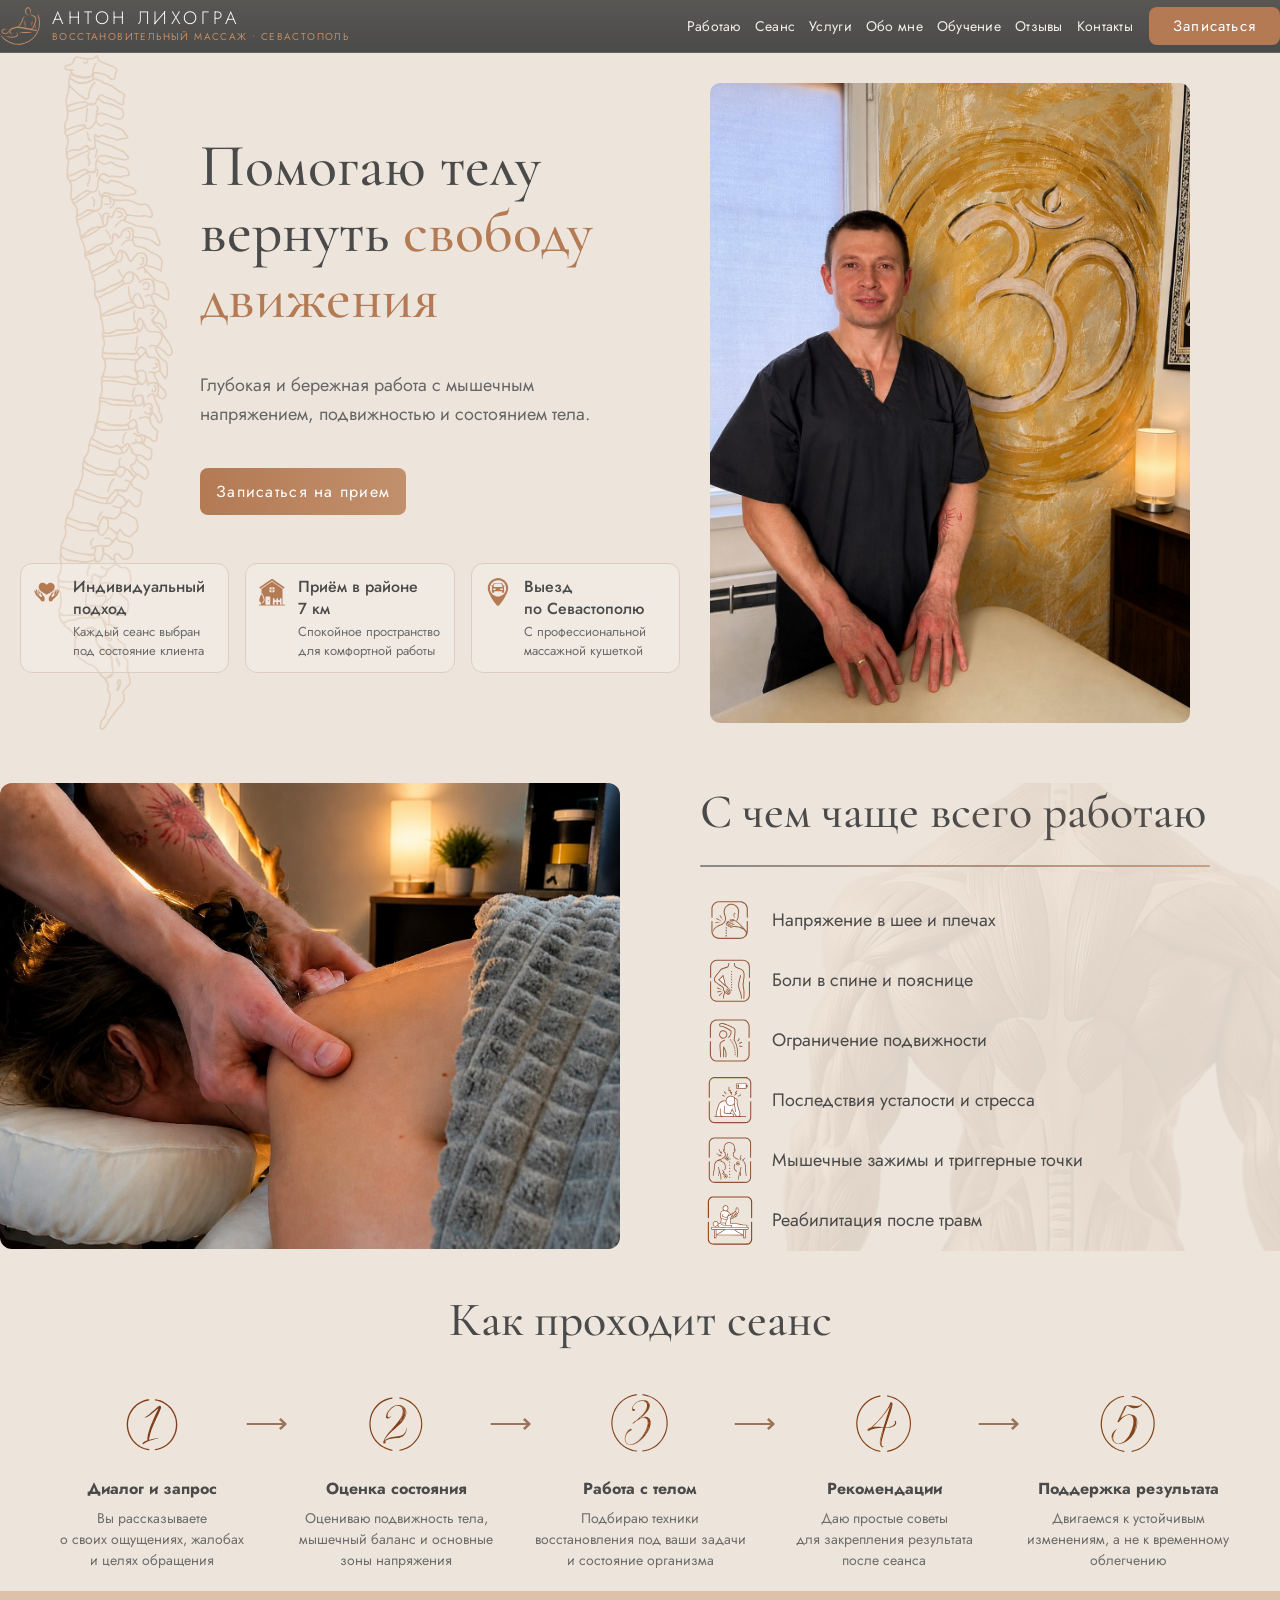
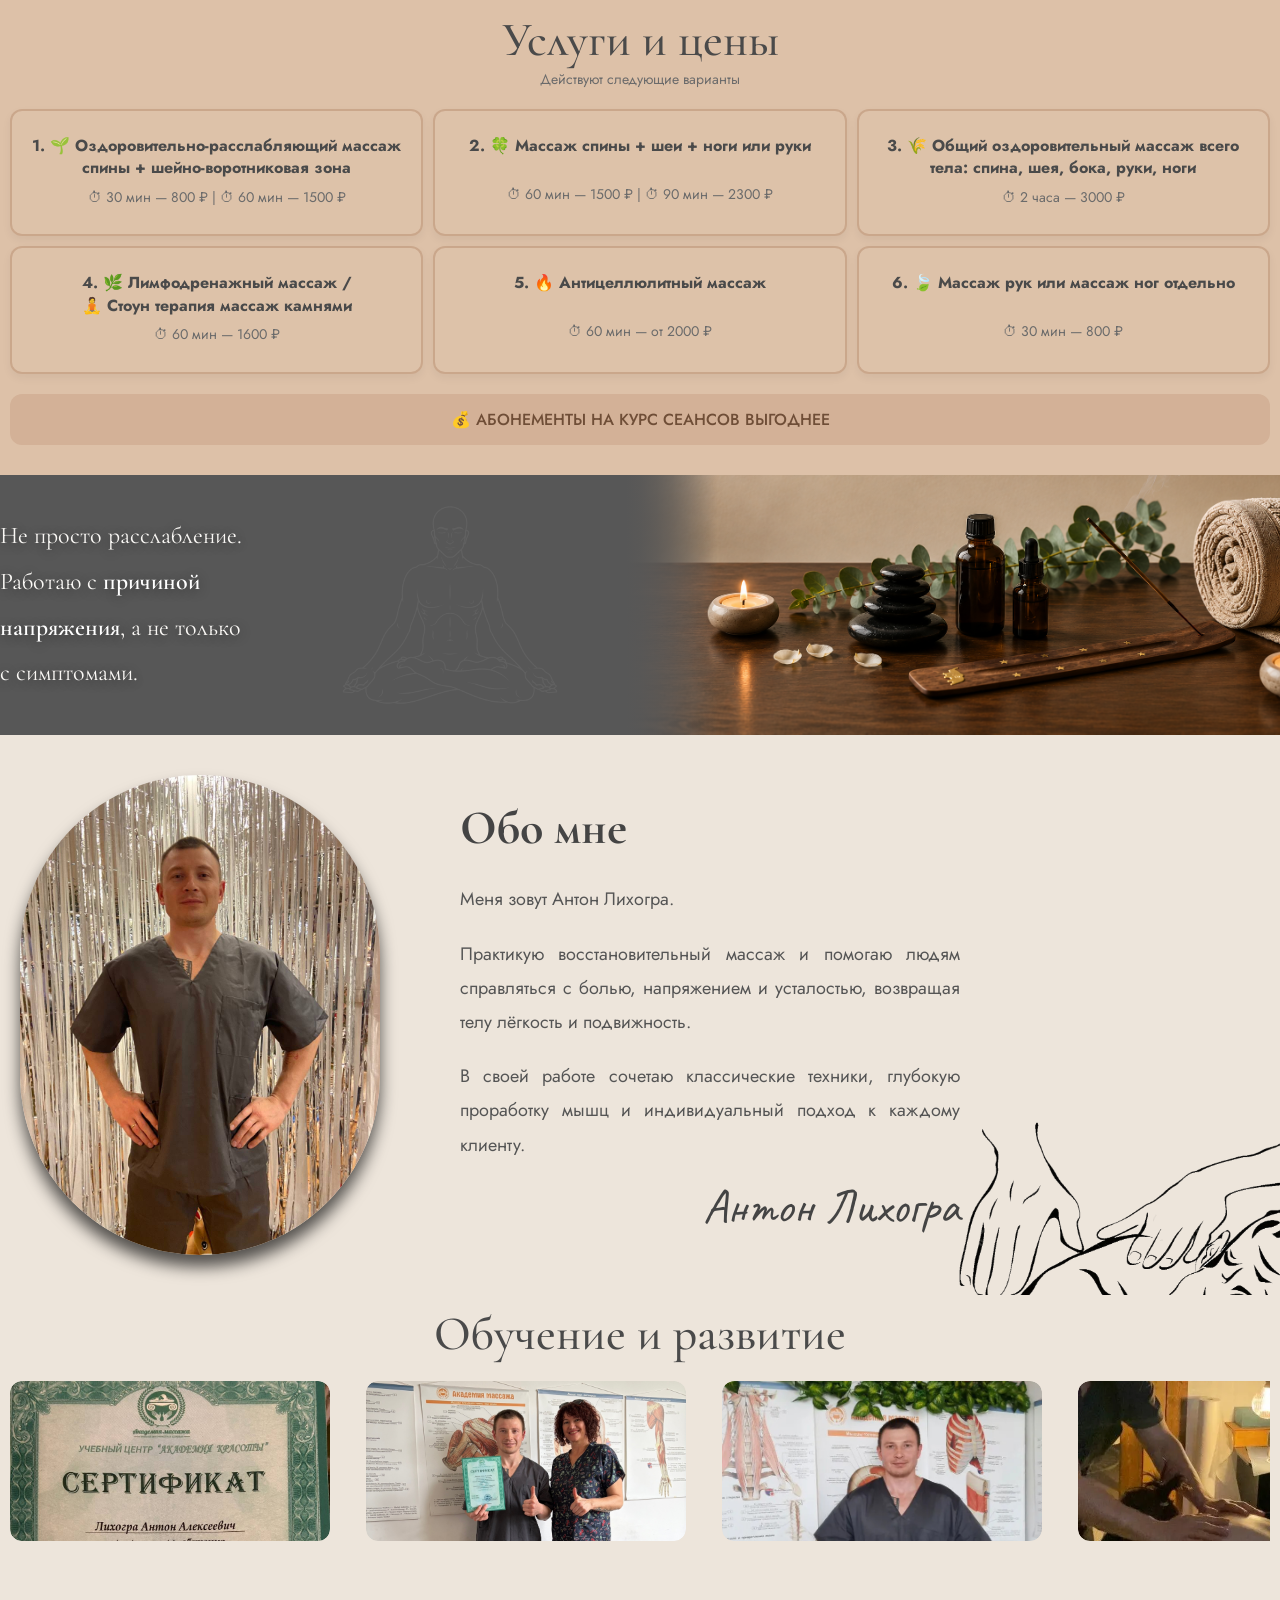
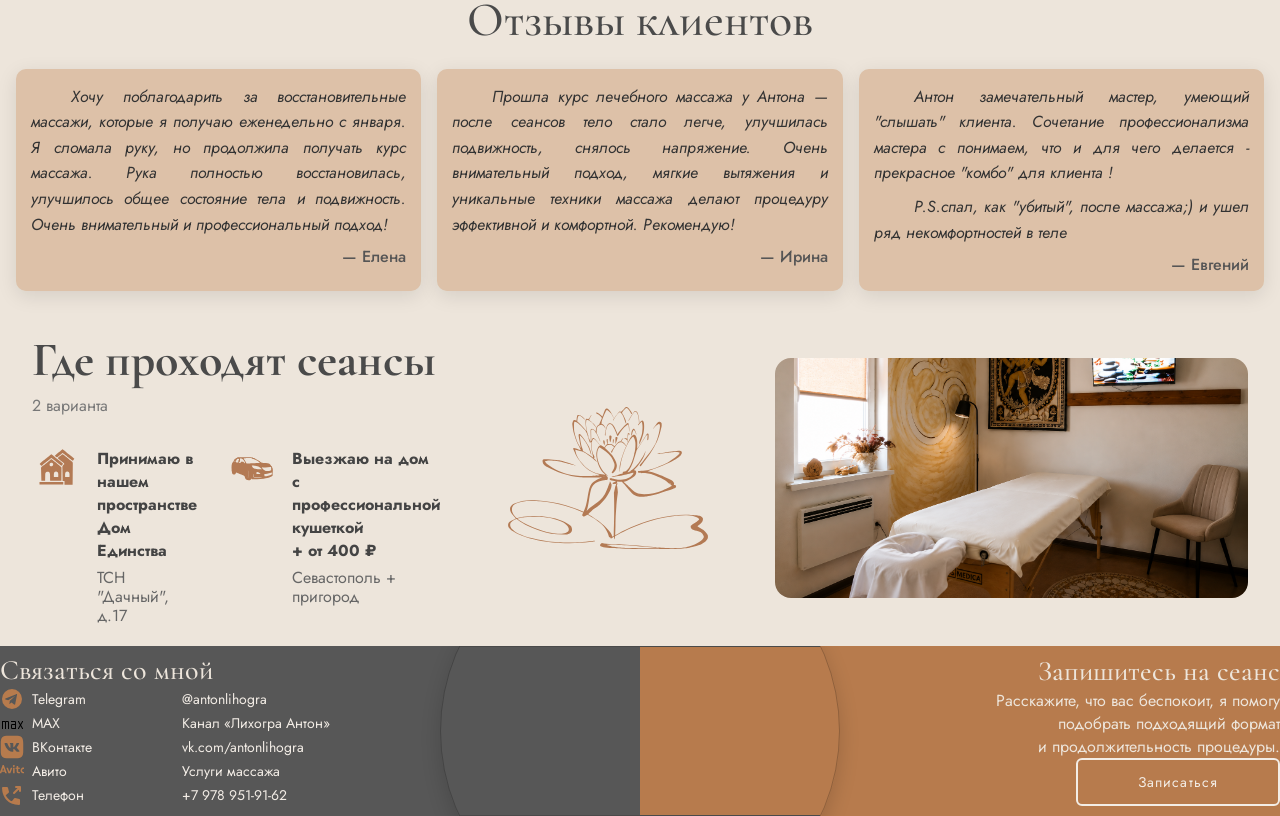
==== index.html @ e5fd9108 "Add files via upload first upload" ====
<!DOCTYPE html>
<html lang="ru">

<head>
<meta charset="UTF-8">
<meta name="viewport" content="width=device-width, initial-scale=1.0">

<title>Антон Лихогра | Восстановительный массаж</title>

<link rel="icon" href="favicon.ico">
<link rel="stylesheet" href="css/style.css">
<link href="https://fonts.googleapis.com/css2?family=Caveat:wght@400&display=swap" rel="stylesheet">
</head>

<body>

<header class="header">

    <div class="container nav">

        <div class="brand">

            <img src="images/logo.svg" alt="Логотип">

            <div class="brand-text">

                <div class="brand-title">
                    АНТОН ЛИХОГРА
                </div>

                <div class="brand-subtitle">
                    восстановительный массаж • севастополь
                </div>

            </div>

        </div>

        <nav>
            <a href="#work">Работаю</a>
            <a href="#session">Сеанс</a>
            <a href="#services">Услуги</a>
            <a href="#about">Обо мне</a>
            <a href="#education">Обучение</a>
            <a href="#reviews">Отзывы</a>
            <a href="#contacts">Контакты</a>
        </nav>

        <a href="#contacts" class="btn-header">
            Записаться
        </a>

    </div>

</header>


<section id="hero" class="hero">
  <div class="hero-left">
      <!-- Силуэт позвоночника -->
      <div class="spine-bg"></div>
    <div class="hero-inner">


      <!-- Заголовок и текст -->
      <h1>
        Помогаю телу<br>
        вернуть <span>свободу</span> <span>движения</span>
      </h1>
      <p>
        Глубокая и бережная работа с мышечным напряжением,
        подвижностью и состоянием тела.
      </p>

      <a href="#contacts" class="btn-hero">Записаться на прием</a>


      <!-- Три преимущества -->
      <div class="hero-features">
        <div class="feature">
          <img src="icons/user.svg" alt="Индивидуальный подход" class="feature-icon">
          <div>
            <h4>Индивидуальный подход</h4>
            <p>Каждый сеанс выбран под состояние клиента</p>
          </div>
        </div>
        <div class="feature">
          <img src="icons/home.svg" alt="Приём в районе 7 км" class="feature-icon">
          <div>
            <h4>Приём в районе<br>7 км</h4>
            <p>Спокойное пространство для комфортной работы</p>
          </div>
        </div>
        <div class="feature">
          <img src="icons/car.svg" alt="Выезд по Севастополю" class="feature-icon">
          <div>
            <h4>Выезд<br>по Севастополю</h4>
            <p>С профессиональной массажной кушеткой</p>
          </div>
        </div>
      </div>
    </div>
  </div>

  <div class="hero-right">
    <img src="images/anton.jpg" alt="Антон">
  </div>
</section>

<section id="work" class="work-block">
  <div class="work-left">
    <img src="images/work.jpg" alt="Массаж спины" />
  </div>
  <div class="work-right">
    <h2>С чем чаще всего работаю</h2>
    <div class="work-divider"></div>
    <ul class="work-list">
    <li>
        <img src="icons/work1.svg" alt="" class="work-icon">
        <span>Напряжение в шее и плечах</span>
    </li>
    <li>
        <img src="icons/work2.svg" alt="" class="work-icon">
        <span>Боли в спине и пояснице</span>
    </li>
    <li>
        <img src="icons/work3.svg" alt="" class="work-icon">
        <span>Ограничение подвижности</span>
    </li>
    <li>
        <img src="icons/work4.svg" alt="" class="work-icon">
        <span>Последствия усталости и стресса</span>
    </li>
    <li>
        <img src="icons/work5.svg" alt="" class="work-icon">
        <span>Мышечные зажимы и триггерные точки</span>
    </li>
    <li>
        <img src="icons/work6.svg" alt="" class="work-icon">
        <span>Реабилитация после травм</span>
    </li>
</ul>
  </div>
</section>


<section id="session" class="session-process">
  <h2>Как проходит сеанс</h2>
  <ul class="session-list">
    <li>
      <img src="icons/num1.svg" alt="1" class="session-num">
      <div class="session-text">
        <strong>Диалог и запрос</strong>
        <p>Вы рассказываете<br>о своих ощущениях, жалобах<br>и целях обращения</p>
      </div>
    </li>
    <li>
      <img src="icons/num2.svg" alt="2" class="session-num">
      <div class="session-text">
        <strong>Оценка состояния</strong>
        <p>Оцениваю подвижность тела, мышечный баланс и основные зоны напряжения</p>
      </div>
    </li>
    <li>
      <img src="icons/num3.svg" alt="3" class="session-num">
      <div class="session-text">
        <strong>Работа с телом</strong>
        <p>Подбираю техники<br>восстановления под ваши задачи<br>и состояние организма</p>
      </div>
    </li>
    <li>
      <img src="icons/num4.svg" alt="4" class="session-num">
      <div class="session-text">
        <strong>Рекомендации</strong>
        <p>Даю простые советы<br>для закрепления результата<br>после сеанса</p>
      </div>
    </li>
    <li>
      <img src="icons/num5.svg" alt="5" class="session-num">
      <div class="session-text">
        <strong>Поддержка результата</strong>
        <p>Двигаемся к устойчивым изменениям, а не к временному облегчению</p>
      </div>
    </li>
  </ul>
</section>


<section id="services" class="services-prices">
  <div class="services-wrapper">
    <h2>Услуги и цены</h2>
    <p class="note">Действуют следующие варианты</p>

    <div class="services-grid">
      <div class="service-card">
	<strong>1. 🌱 Оздоровительно-расслабляющий массаж спины + шейно-воротниковая зона</strong>
        <p>⏱ 30 мин — 800 ₽ | ⏱ 60 мин — 1500 ₽</p>
      </div>
      <div class="service-card">
        <strong>2. 🍀 Массаж спины + шеи + ноги или руки</strong>
        <p><br>⏱ 60 мин — 1500 ₽ | ⏱ 90 мин — 2300 ₽</p>
      </div>
      <div class="service-card">
        <strong>3. 🌾 Общий оздоровительный массаж всего тела: спина, шея, бока, руки, ноги</strong>
        <p>⏱ 2 часа — 3000 ₽</p>
      </div>
      <div class="service-card">
        <strong>4. 🌿 Лимфодренажный массаж /<br> 🧘 Стоун терапия массаж камнями</strong>
        <p>⏱ 60 мин — 1600 ₽</p>
      </div>
      <div class="service-card">
        <strong>5. 🔥 Антицеллюлитный массаж</strong>
        <p><br>⏱ 60 мин — от 2000 ₽</p>
      </div>
      <div class="service-card">
        <strong>6. 🍃 Массаж рук или массаж ног отдельно </strong>
        <p><br>⏱ 30 мин — 800 ₽</p>
      </div>
    </div>

    <div class="subscription-note">
      <span>💰 АБОНЕМЕНТЫ НА КУРС СЕАНСОВ ВЫГОДНЕЕ</span>
    </div>
  </div>
</section>


<section class="relax-section"> 
    <div class="relax-left"> 
        <div class="relax-text"> 
        Не просто расслабление.<br>Работаю с <strong>причиной<br>напряжения</strong>, а не только<br>с симптомами. 
        </div> 
    </div> 
<div class="relax-right"></div> 
</section>



<section id="about" class="about-section">
    <div class="about-container">
        <div class="about-photo">
            <img src="images/anton2.jpg" alt="Антон Лихогра">
        </div>
        <div class="about-text">
            <h2>Обо мне</h2>
            <p>
                Меня зовут Антон Лихогра.
            </p>
            <p>
                Практикую восстановительный массаж и помогаю людям
                справляться с болью, напряжением и усталостью,
                возвращая телу лёгкость и подвижность.
            </p>
            <p>
                В своей работе сочетаю классические техники,
                глубокую проработку мышц и индивидуальный
                подход к каждому клиенту.
            </p>
            <div class="about-signature">
                Антон Лихогра
            </div>
        </div>
        <!-- декоративный фон -->
        <div class="about-bg-right"></div>
    </div>
</section>

<!-- =======================
ОБУЧЕНИЕ И РАЗВИТИЕ
======================= -->
<section id="education" class="carousel-section">
 <h2 class="section-title">Обучение и развитие</h2>
  <div class="carousel-container">
    <div class="carousel-track">
      <div class="carousel-item"><img src="images/certificate.jpg" alt="" class="center-certificate"></div>
      <div class="carousel-item"><img src="images/study.jpg" alt="" class="center-study"></div>
      <div class="carousel-item"><img src="images/anton3.jpg" alt="" class="center-anton"></div>
      <div class="carousel-item"><img src="images/work2.jpg" alt="" class="center-work"></div>
    </div>
  </div>
</section>

<script>
const track = document.querySelector('.carousel-track');

// Клонируем все элементы для бесшовного цикла
track.innerHTML += track.innerHTML;

// Плавная бесшовная прокрутка
let scrollAmount = 0;
const speed = 1; // скорость прокрутки в пикселях
const totalWidth = track.scrollWidth / 2; // половина трека (дубликаты)

function animateCarousel() {
    scrollAmount += speed;
    if (scrollAmount >= totalWidth) {
        scrollAmount -= totalWidth; // плавный сброс без дергания
    }
    track.scrollLeft = scrollAmount;
    requestAnimationFrame(animateCarousel);
}

requestAnimationFrame(animateCarousel);

// Клик по картинке для увеличения
const items = document.querySelectorAll('.carousel-item img');
items.forEach(img => {
    img.addEventListener('click', () => {
        const overlay = document.createElement('div');
        overlay.style.cssText = `
            position: fixed; top:0; left:0; width:100%; height:100%;
            background: rgba(0,0,0,0.8); display:flex; justify-content:center; align-items:center;
            z-index:10000; cursor:pointer;
        `;
        const fullImg = document.createElement('img');
        fullImg.src = img.src;
        fullImg.style.cssText = 'max-width:90%; max-height:90%; box-shadow: 0 10px 30px rgba(0,0,0,0.5);';
        overlay.appendChild(fullImg);
        overlay.addEventListener('click', () => overlay.remove());
        document.body.appendChild(overlay);
    });
});
</script>

<!-- =======================
ОТЗЫВЫ КЛИЕНТОВ
======================= -->
<section id="reviews" class="reviews-section">
  <h2 class="section-title">Отзывы клиентов</h2>
  <div class="reviews-container">
    <div class="review-card">
      <p class="review-text">Хочу поблагодарить за восстановительные массажи, которые я получаю еженедельно с января. Я сломала руку, но продолжила получать курс массажа. Рука полностью восстановилась, улучшилось общее состояние тела и подвижность. Очень внимательный и профессиональный подход!</p>
      <p class="review-author"> — Елена</p>
    </div>
    <div class="review-card">
      <p class="review-text">Прошла курс лечебного массажа у Антона — после сеансов тело стало легче, улучшилась подвижность, снялось напряжение. Очень внимательный подход, мягкие вытяжения и уникальные техники массажа делают процедуру эффективной и комфортной. Рекомендую!</p>
      <p class="review-author">— Ирина</p>
    </div>
    <div class="review-card">
      <p class="review-text">Антон замечательный мастер, умеющий "слышать" клиента. Сочетание профессионализма мастера с понимаем, что и для чего делается - прекрасное "комбо" для клиента ! </p>
      <p class="review-text">P.S.спал, как "убитый", после массажа;) и ушел ряд некомфортностей в теле</p>
      <p class="review-author">— Евгений</p>
    </div>
  </div>
</section>

<!-- Полоса с фоном во всю ширину -->


<div id="location" class="location-section-wrapper">
  <section class="location-section">
    <div class="location-content">
      <div class="location-info">
        <h2>Где проходят сеансы</h2>
        <div class="location-subtitle">2 варианта</div>
        <div class="location-options">
          <div class="location-item">
            <span class="location-icon"><img src="icons/dom2.svg" alt="Дом"></span>
            <div>
              <strong>Принимаю в нашем пространстве<br>Дом Единства</strong>
              <p>ТСН "Дачный", д.17</p>
            </div>
          </div>
          <div class="location-item">
            <span class="location-icon"><img src="icons/car2.svg" alt="Выезд на дом"></span>
            <div>
              <strong>Выезжаю на дом с профессиональной кушеткой<br> + от 400 ₽</strong>
              <p>Севастополь + пригород</p>
            </div>
          </div>
        </div>
      </div>
      <div class="location-lotus">
          <img src="icons/lotos.svg" alt="Лотос">
      </div>
      <div class="location-photo">
        <img src="images/cabinet.png" alt="Кабинет массажа">
      </div>
    </div>
  </section>
</div>


<section id="contacts" class="contact-strip">
  <div class="contact-strip-inner">
    <div class="contact-left">
        <h2>Связаться со мной</h2>
        <div class="contact-links">
          <div class="contact-col">

          <p>
            <img src="icons/telegram.svg" class="contact-icon" alt="Telegram">
            <span class="text-block">
              <span>Telegram</span>
              <span>@antonlihogra</span>
            </span>
          </p>

          <p>
            <img src="icons/max.svg" class="contact-icon" alt="MAX">
            <span class="text-block">
              <span>MAX</span>
              <span>Канал «Лихогра Антон»</span>
            </span>
          </p>

          <p>
            <img src="icons/vk.svg" class="contact-icon" alt="VK">
            <span class="text-block">
              <span>ВКонтакте</span>
              <span>vk.com/antonlihogra</span>
            </span>
          </p>

          <p>
            <img src="icons/avito.svg" alt="Avito" class="contact-icon">
            <span class="text-block">
              <span>Авито</span>
              <span>Услуги массажа</span>
            </span>
          </p>

          <p>
            <img src="icons/phone.svg" alt="Phone" class="contact-icon">
            <span class="text-block">
              <span>Телефон</span>
              <span>+7 978 951-91-62</span>
            </span>
          </p>
        </div>
      </div>
    </div>

    <div class="contact-map">
      <div id="yandex-map" style="width: 100%; height: 100%; border-radius: 50%; overflow: hidden;"></div>
    </div>
    <div class="contact-right">
            <h2>Запишитесь на сеанс</h2>

                <p>Расскажите, что вас беспокоит, я помогу<br>
                    подобрать подходящий формат<br>
                    и продолжительность процедуры.
                </p>
                <a href="#contacts" class="btn-hero">
                    Записаться
                </a>
    </div>
  
</div>

<script src="https://api-maps.yandex.ru/2.1/?lang=ru_RU&apikey=933e9466-52f0-4431-b638-f722717bc050"></script>
<script>
ymaps.ready(init);
function init() {
    var myMap = new ymaps.Map("yandex-map", {
        center: [44.546399, 33.563260], // координаты Севастополя, замените при необходимости
        zoom: 11.8,
        controls: []
    });

    // Метка
    var myPlacemark = new ymaps.Placemark(myMap.getCenter(), {}, {
        iconLayout: 'default#image',
        iconImageHref: 'icons/map-point.svg', // твоя иконка точки
        iconImageSize: [40, 40],
        iconImageOffset: [-20, -40]
    });

    myMap.geoObjects.add(myPlacemark);
    myMap.behaviors.disable('scrollZoom'); // запрет прокрутки колесиком
}
</script>

</section>





</body>
</html>
---- css/style.css ----
@import url('https://fonts.googleapis.com/css2?family=Cormorant+Garamond:wght@400;500;600&family=Jost:wght@300;400;500;600;700&display=swap');
:root{

--paper:#EDE5DB;
--sand:#E8D5C4;
--skin:#D1A684;
--wood:#8E5F44;
--rock:#4A4A4A;

}

*{
margin:0;
padding:0;
box-sizing:border-box;
}

html{
scroll-behavior:smooth;
}

body{
font-family:'Jost',sans-serif;
background:var(--paper);
color:var(--rock);
overflow-x: clip;
}

img{
display:block;
max-width:100%;
}

.container{
max-width:1280px;
margin:0 auto;
padding:0 20px;
}

/* =======================
HEADER
======================= */



.header{

background:linear-gradient(
180deg,
#595754 0%,
#4A4A4A 100%
);

border-bottom:1px solid rgba(255,255,255,.08);
position:sticky;
top:0;
z-index:1000;
}



.nav{
    min-width: 0;
    display:grid;
    grid-template-columns:auto minmax(0, 1fr) auto;
    align-items:center;
    padding:6px 0;
    gap:16px;   
}

nav{
    display:flex;
    justify-content:flex-end;
    gap:14px;
    flex-wrap:wrap;
    min-width:0;
    overflow: hidden;
}

.brand{
justify-self: start;
flex: 0 0 auto;
flex-shrink: 0;
display:flex;
align-items:center;
gap:12px;
}

.brand img{
width:40px;
height:40px;
}

.brand-title{
font-family:'Jost',sans-serif;
color:#F5F5F5;
font-size:18px;
font-weight:300;
letter-spacing:0.20em;
text-transform:uppercase;
line-height:1;
}

.brand-subtitle{
font-family:'Jost',sans-serif;
color:#C38B62;
font-size:10px;
font-weight:400;
letter-spacing:0.14em;
text-transform:uppercase;
margin-top:2px;
}


nav a{
white-space: normal;
font-family:'Jost',sans-serif;
font-size:14px;
font-weight:400;
letter-spacing:.02em;
color:#F2EEE9;
text-decoration:none;
transition:.3s;
}

nav a:hover{
color:#D1A684;
}

.btn-header{
flex: 0 0 auto;
flex-shrink: 0;
justify-self: end;
white-space: nowrap;
background:#B37A54;
color:white;
padding:8px 24px;
border-radius:8px;
font-family:'Jost',sans-serif;
font-size:15px;
font-weight:400;
letter-spacing:0.08em;
text-decoration:none;
transition: transform 0.25s ease, box-shadow 0.25s ease, background 0.25s ease;
}

.btn-header:hover {
  transform: scale(1.03); /* чуть увеличиваем */
  box-shadow: 0 8px 20px rgba(179,122,84,0.25); /* мягкая тень */
  background: #C38B62; /* легкая подсветка, чуть светлее исходного цвета - это темнее #8E5F44*/
}




/* =======================
HERO
======================= */


.hero {
    display: grid;
    grid-template-columns: 1fr 1fr; /* текст и фото делятся пополам */
    gap: 60px; /* расстояние между текстом и фото */
    align-items: center; 
    justify-content: space-between;
    max-width: 1280px;
    margin: 0 auto;
    padding: 30px 40px 40px 40px;
    min-height: 640px;
    position: relative;
}

.hero-left {
  position: relative;
  flex: 1;
  max-width: 580px;
  z-index: 2;
}

.spine-bg {
  position: absolute;
  left: -100px; /* немного выступает влево */
  top: -90px;
  width: 360px;
  height: 130%;
  background: url('../images/spine.svg') no-repeat center top;
  background-size: contain;
  opacity: 0.25;
  z-index: 1;
}

.hero-inner {
   max-width: 560px;       /* Ограничивает ширину текста, чтобы заголовок не расползался */
   display: flex;          
   flex-direction: column;  /* Вертикально: заголовок → текст → кнопка */
   gap: 40px;               /* Расстояние между заголовком, текстом и кнопкой */
   position: relative;      /* Чтобы кнопка могла позиционироваться относительно hero-inner, если нужно */
}

.hero h1 {
  margin-left: 160px;
  font-family: 'Cormorant Garamond', serif;
  font-size: 60px;
  line-height: 1.1;
  font-weight: 500;
  margin-bottom: 0px;
}

.hero h1 span {
  color: #B37A54;
}

.hero p {
  margin-left: 160px;
  font-size: 18px;
  line-height: 1.6;
  margin-bottom: 0px;
  color: #666;
}

.btn-hero {
  display: inline-block;
  background: linear-gradient(90deg, #B37A54, #D1A684);
  background-size: 200% 100%;
  color: white;
  padding: 12px 16px;
  border-radius: 8px;
  font-family: 'Jost', sans-serif;
  font-size: 16px;
  font-weight: 400;
  letter-spacing: 0.08em;
  text-decoration: none;
  transition: .3s;
  margin-top: 0px;   /* отступ от заголовк а/текста */
  margin-left: 160px;
  width: fit-content;  
  transition: transform 0.5s ease, box-shadow 0.25s ease;
}

.btn-hero:hover {
  background: #8E5F44;
  background-position: right center;
  transform: scale(1.05); /* слегка увеличивается */
  box-shadow: 0 8px 20px rgba(179,122,84,0.25); /* мягкая тень */
  animation: pulse 0.6s ease-in-out 1;
}


.hero-features{
    display:flex;
    gap:16px;
    width:660px;
    margin-top:8px;
    margin-left:-20px;
    position:relative;
    z-index:3;
}

.feature{
    width:210px;
    height:110px;
    padding:12px 12px;
    border:1px solid #DCCFC2;
    border-radius:12px;
    background:rgba(255,255,255,.18);
    display:flex;
    align-items:flex-start;
    gap:12px;
    transition: all 0.3s ease;
}

.feature:hover{
    transform: translateY(-6px);
    border-color: #B37A54;
    box-shadow: 0 10px 25px rgba(179,122,84,.12);
    background: rgba(255,255,255,.45);
}

.feature-icon{
    width:28px;
    height:28px;
    flex-shrink:0;
    margin-top:2px;
    transition: transform .3s ease;
}

.feature:hover .feature-icon{
    transform: scale(1.25);
}

.feature h4 {
  font-size: 16px;
  line-height:1.35;
  font-weight: 500;
  margin-bottom: 4px;
  color: #4A4A4A;
}

.feature p {
  font-size: 13px;
  color: #6B6B6B;
  line-height:1.45;
  margin:0;
}

.hero-right {
  flex: 1;
  max-width: 480px;
  margin-left: 40px;
}

.hero-right img {
  width: 100%;
  height: auto;
  object-fit: cover;
  border-radius: 10px;
}




/* =======================
С ЧЕМ ЧАЩЕ ВСЕГО РАБОАЮ
======================= */

.work-block {
  position: relative;
  overflow: hidden;
  display: grid;
  grid-template-columns: 1fr 1fr;
  gap: 40px;
  max-width: 1280px;
  margin: 20px auto;
  align-items: stretch;
}

.work-left img {
  width: 100%;
  height: auto;
  border-radius: 12px;
  object-fit: cover;
  transition: transform 0.3s ease, filter 0.3s ease;
}

.work-left img:hover {
  transform: scale(1.05);
  filter: brightness(1.05);
}

.work-right h2 {
  font-family: 'Cormorant Garamond', serif;
  font-size: clamp(36px, 4vw, 48px);
  font-weight: 500;
  margin-bottom: 24px;
}

.work-divider {
    width: 510px;
    height: 1.8px;
    margin-bottom: 24px;
    opacity: 0.6;
    border-radius: 5px; /* скругление концов линии */
    background: linear-gradient(
        90deg,
        #4A4A4A 0%,
        #6A5A50 25%,
        #8E5F44 60%,
        #B37A54 100%
    );
}

.work-list {
  list-style: none;
  padding: 0;
  margin: 0;
  position: relative;
  z-index: 1;
}

.work-list li {
  max-width: 400px; 
  display: flex;
  align-items: center;
  font-size: 18px;
  line-height: 1.4;
  margin-bottom: 0px;
  transition: transform 0.3s ease, color 0.3s ease, box-shadow 0.3s ease;
  cursor: pointer;
  padding: 0px 0px; /* чтобы тень была видна */
  border-radius: 8px; /* скругление для тени */
}

.work-list li:hover {  
  transform: translateX(6px);
  color: #B37A54;
  box-shadow: 0 4px 12px rgba(0,0,0,0.15); /* тень при наведении */
  background: rgba(255,255,255,0.05); /* легкое выделение фона */
  border-radius: 8px;
}

.work-icon {
    width: 60px;
    height: 60px;
    object-fit: contain;
    flex-shrink: 0;
    margin-right: 12px;
  border-radius: 4px;
  transition: transform 0.3s ease;
}

.work-list li:hover .work-icon {
  transform: scale(1.15);
}

.work-right {
    position: relative; /* нужно, чтобы псевдоэлемент позиционировался относительно блока */
    padding-left: 40px; /* отступ, чтобы текст не перекрывал силуэт */
    display: flex;
    flex-direction: column;
    justify-content: center;
}

.work-right::before {
  content: '';
  position: absolute;
  top: 0;
  right: -80px; /* сдвигаем силуэт справа, регулируйте под свой макет */
  width: 600px; /* размер силуэта */
  height: 100%;
  background: url('../images/muscules.png') no-repeat center top;
  background-size: contain;
  opacity: 0.08; /* прозрачность */
  brightness(1.1)
  blur(1px)
  pointer-events: none; /* чтобы не мешал клику по списку */
  z-index: 0;
}


/* =======================
Шаги как проходит сеанс
======================= */
.session-process {
  max-width: 1280px;
  margin: 60px auto;
  padding: 0 40px;
}

.session-process h2 {
  font-family: 'Cormorant Garamond', serif;
  font-size: clamp(36px, 4vw, 48px);
  font-weight: 500;
  text-align: center;
  margin-bottom: 40px;
  position: relative;
}

.session-list {
  display: flex;
  justify-content: space-between;
  gap: 20px;
  list-style: none;
  padding: 0;
  margin: 0;
  flex-wrap: wrap;
}

.session-list li {
  display: flex;
  flex-direction: column;
  align-items: center;
  flex: 1 1 18%; /* чтобы пять элементов в ряд */
  text-align: center;
  transition: transform 0.3s ease;
  position: relative;
}

.session-list li:not(:last-child)::after {
  content: "⟶";
  position: absolute;
  top: 12px;
  right: -24px;
  font-size: 30px;
  color: #8E5F44;
  opacity: 0.85;
  font-weight: 300;
}

.session-list li:hover {
  transform: translateY(-6px);
}

.session-list li:hover .session-num,
.session-list li:hover .session-text {
  transform: scale(1.05);
  transition: transform 0.3s ease;
  color: #955E41; /* тёмно-коричневый акцент */
}

.session-num {
  width: 72px;
  height: 72px;
  margin-bottom: 16px;
}

.session-text strong {
  display: block;
  font-size: 16px;
  margin-bottom: 8px;
  color: #4A4A4A;
}

.session-text p {
  font-size: 14px;
  line-height: 1.5;
  color: #6B6B6B;
}

.session-list li:hover::after {
  transform: translateX(18px);
  transition: transform 0.3s ease;
}

/* Адаптив */
@media (max-width: 1024px) {
  .session-list {
    flex-wrap: wrap;
    gap: 30px;
  }
  .session-list li {
    flex: 1 1 45%;
    margin-bottom: 20px;
  }
}

@media (max-width: 600px) {
  .session-list li {
    flex: 1 1 100%;
  }
  .session-num {
    width: 50px;
    height: 50px;
  }
}

/* =======================
Услуги и цены
======================= */

.services-prices {
  background-color: #DDC1A8; /* светлый бежевый #DAC7B0 */
  padding: 10px 10px;
}

.services-prices h2 {
  font-family: 'Cormorant Garamond', serif;
  font-size: clamp(36px, 4vw, 48px);
  font-weight: 500;
  text-align: center;
  margin-bottom: 0px;
}

.services-prices .note {
  text-align: center;
  font-size: 14px;
  color: #6B6B6B;
  margin-bottom: 20px;
}

.services-prices .services-grid {
  display: grid;
  grid-template-columns: repeat(3, 1fr);
  gap: 10px;
  max-width: 1280px;
  margin: 0 auto 20px auto;
}

.service-card {
  background-color: rgba(255,255,255,0.02); /* чуть светлее фона, полупрозрачная */
  border: 2px solid rgba(177, 133, 103, 0.45); /* тонкая рамка */
  border-radius: 12px;
  padding: 24px 16px; /* увеличить внутренние отступы */
  box-shadow: 0 4px 10px rgba(0,0,0,0.05); /* лёгкий объём */
  transition: transform 0.3s ease, box-shadow 0.3s ease;
  text-align: center;
  line-height: 1.4;
}
.service-card:hover {
  transform: translateY(-6px);
  box-shadow: 0 8px 16px rgba(0,0,0,0.1);
}
.service-card strong {
  display: block;
  font-size: 16px;
  margin-bottom: 8px;
  color: #4A4A4A;
}

.service-card p {
  font-size: 14px;
  color: #6B6B6B;
  margin: 3px 0;
}


.subscription-note {
  max-width: 1280px;   /* ширина как у карточек */
  margin: 10px auto; /* центрирование и отступ  */
  background-color: #D3B197;
  text-align: center;
  padding: 14px 0;
  border-radius: 12px;
  font-weight: 500;
  font-size: 16px;
  color: #6F4E37;
  transition: all 0.5s ease;
  cursor: pointer;
}

.subscription-note:hover {
  transform: scale(1.05);
  box-shadow:
  0 0 12px rgba(255,255,255,0.9),
  0 0 25px rgba(225,240,255,0.8);
  font-size: 17px;
}



/* =======================
НЕ ПРОСТО РАССЛАБЛЕНИЕ - разделение экрана
======================= */

.relax-section {
    width: 100%;
    min-height: 260px;
    display: flex;
    overflow: hidden;
    position: relative;
}

.relax-left {
    width: 50%;
    min-height: 260px;
    background: #575757;
    display: flex;
    align-items: center;
    justify-content: flex-start;
    padding-left: calc((100vw - 1280px) / 2);
    position: relative;
    overflow: visible;
}
.relax-left::before{
    content:"";
    position:absolute;
    top:50%;
    right:80px; /* жесткая привязка к правому краю */
    transform:translateY(-50%);    
    width:220px;
    height:220px;
    background:url("../images/man.png") no-repeat center center;
    background-size:contain;
    opacity:.06;
    z-index:1;
}

.relax-text{
    position:relative;
    z-index:2;
}
.relax-text strong{
    color:#ffffff;
    font-weight:600;
    transition:.3s ease;
}

.relax-text strong:hover{
    color:#f5e7d5;
    text-shadow:
        0 0 8px rgba(255,255,255,.5),
        0 0 16px rgba(255,255,255,.3);
}

.relax-left .relax-text {
    max-width: 360px;
    color: #FAF8F5;
    font-family: 'Cormorant Garamond', serif;
    font-size: 24px;
    line-height: 1.9;
    font-weight: 400;
    text-shadow: 0 2px 12px rgba(0,0,0,.45);
}

.relax-right {
    width: 55%;
    margin-left: -5%;
    min-height: 260px;
    position: relative;
}


.relax-right::before {
    top: -100px;
    content: "";
    position: absolute;
    left: 50px;
    right: 0;
    bottom: 0; /* пусть блок растягивается до низа */
    width: calc(100% + 60px);
    background:
        linear-gradient(
        90deg,                 
        rgba(87,87,87,1) 0%,
        rgba(87,87,87,0.95) 2%,
        rgba(87,87,87,0.85) 4%,
        rgba(87,87,87,0.70) 6%,
        rgba(87,87,87,0.50) 8%,
        rgba(87,87,87,0.25) 10%,
        rgba(87,87,87,0) 12%),
        url("../images/spa.png");
    background-size: cover;
    background-position: left center;
} 





/* =======================
ОБО МНЕ
======================= */
.about-section{
    position:relative;
    background: #EDE5DB; /* такой же, как body, если это подходит */
    padding:40px 0 40px;
    overflow:hidden;
}
.about-container{
    padding:20px;
    max-width:1280px;
    margin:0 auto;
    display:flex;
    align-items:center;
    gap:80px;
    position:relative;
    z-index:2;
}

/* фото */
.about-photo img{
    width:360px;
    border-radius:200px;
    box-shadow:
    0 12px 16px rgba(0,0,0,.65);
}

/* текст */
.about-text{
    max-width:500px;
}

.about-text h2{
    font-family:'Cormorant Garamond', serif;
    font-size:48px;
    color:#444;
    margin-bottom:25px;
}

.about-text p{
    font-size:18px;
    line-height:1.9;
    color:#555;
    margin-bottom:20px;
    text-align:justify;
    text-justify:inter-word;
}

/* подпись */

.about-signature{
    font-family:'Caveat', cursive;
    font-size:48px;
    color:#444;
    line-height:1;
text-align: right;
}

/* массаж  справа */

.about-container::after {
    content: '';
    position: absolute;
    top: 50%;
    right: -50px; /* привязка к правому краю контейнера */
    /*transform: translateY(-50%);*/
    width: 380px;
    height: 100%;
    background: url('../images/massage.png') no-repeat center;
    background-size: contain;
    /*opacity: 0.15;*/
    pointer-events: none;
    z-index: 0;
    animation: breathing 6s ease-in-out infinite;
}

@keyframes breathing{
    0%{
        opacity:.12;
        transform:translateY(-50%);
    }
    50%{
        opacity:.18;
        transform:translateY(calc(-50% - 15px));
    }
    100%{
        opacity:.12;
        transform:translateY(-50%);
    }
}




/* =======================
ОБУЧЕНИЕ И РАЗВИТИЕ
======================= */
.carousel-section {
  max-width: 1280px;
  margin: 0 auto 20px;
  overflow: hidden;
  padding: 10px;
}
.section-title {
    font-family:'Cormorant Garamond', serif;
    font-size:clamp(36px, 4vw, 48px);
    font-weight:500;
    color:#4A4A4A;
    text-align:center;    
    margin: 0 0 18px;
}
.carousel-container {
  overflow: hidden;
  width: 100%;
}

.carousel-track {
  display: flex;
  gap: 36px;
  width: max-content;
  animation: scroll 20s linear infinite;
}

@keyframes scroll {
  0% { transform: translateX(0); }
  100% { transform: translateX(-50%); } /* -50% для клонированных элементов */
}

.carousel-item {
  flex: 0 0 auto;
  width: 320px;   /* ширина “окошка” */
  height: 160px;  /* высота “окошка” */
  overflow: hidden;
  border-radius: 12px;
  position: relative;
}
.carousel-item.centered {
  height: 200px;  /* чуть выше, чем обычные, чтобы можно было показать верхнюю часть */
}
.carousel-item img {
  object-fit: cover;
  cursor: pointer;
  transition: transform 0.3s;
  border-radius: 12px;
}

.carousel-item img:hover {
  transform: scale(1.05);
}

.carousel-item img.center-certificate {
  width: 100%;          /* полностью вписываемся в контейнер по ширине */
  height: 100%;         /* полностью вписываемся по высоте */
   object-fit:cover;
   object-position:10% top;
}

.carousel-item img.center-study {
  width: 100%;          /* полностью вписываемся в контейнер по ширине */
  height: 100%;         /* полностью вписываемся по высоте */
   object-fit:cover;
   object-position:10% 30%;
}
.carousel-item img.center-anton {
  width: 100%;          /* полностью вписываемся в контейнер по ширине */
  height: 100%;         /* полностью вписываемся по высоте */
   object-fit:cover;
   object-position:10% 40%;
}
.carousel-item img.center-work {
  width: 100%;          /* полностью вписываемся в контейнер по ширине */
  height: 100%;         /* полностью вписываемся по высоте */
   object-fit:cover;
   object-position:10% 60%;
}


/* =======================
ОТЗЫВЫ КЛИЕНТОВ
======================= */
.reviews-section {
  max-width: 1280px;
  margin: 0 auto;
  padding: 0 0;
}
.reviews-section .section-title {
  font-family: 'Cormorant Garamond', serif;
  font-size: clamp(36px, 4vw, 48px);
  font-weight: 500;
  color: #4A4A4A;
  text-align: center;
  margin-bottom: 20px;
}

  .reviews-container {
  display: flex;
  gap: 16px;
  flex-wrap: wrap;
  justify-content: space-between;
}



.review-card {
  flex: 1 1 30%;
  background: #DDC1A8;
  padding: 15px;
  border-radius: 10px;
  box-shadow: 0 5px 20px rgba(0,0,0,0.1);
  min-width: 220px;
}
.review-text {
  font-size: 16px;
  line-height: 1.6;
  color: #333;
  margin-bottom: 8px;
}
.review-author {
  font-weight: 500;
  color: #555;
  text-align: right;
}

.review-text {
    font-style: italic;
    text-indent: 40px;
    text-align:justify;
    text-justify:inter-word;
}



/* =======================
МЕСТО ПРИЁМА - ДОМ, ВЫЕЗД
======================= */
.location-section-wrapper {
    width: 100%;
    background: var(--paper);
    padding: 0 0; /* вертикальные отступы */
    margin:0 auto;
}
.location-section{
    max-width:1280px;
    margin:0 auto;
    padding:0 16px;
    box-sizing:border-box;
}

.location-content{
    max-width: 1280px;
    margin: 0 auto;
    padding: 0 16px;
    box-sizing: border-box;
    display:flex;
    align-items:center;
    justify-content: space-between; /* текст — лотос — фото */
    background:transparent;
    border-radius:16px;
    overflow:hidden;
    min-height: 280px;    /* примерно высота картинки, чтобы блок был равен фото */
}

.location-info{
    flex:1;
    padding:0;
}

.location-info h2{
    font-family:'Cormorant Garamond', serif;
    font-size:clamp(36px, 4vw, 48px);
    color:#4A4A4A;
    margin-bottom:5px;
}

.location-subtitle{
    color:#777;
    margin-bottom:30px;
}

.location-options{
    display:flex;
    gap:30px;
}

.location-item{
    display:flex;
    gap:15px;
    align-items:flex-start;
}

.location-icon{
    width: 50px;
    height: 40px;
    flex: 0 0 50px;
    display: flex;
    align-items: center;
    justify-content: center;
}
.location-icon img{
    width: 100%;
    height: 100%;
    object-fit: contain;
    display: block;
}
.location-item strong{
    display:block;
    color:#444;
    margin-bottom:6px;
}

.location-item p{
    color:#666;
    line-height:1.2;
}

.location-photo{
    width:480px;
    height:280px;
    padding:20px 0;
}

.location-photo img{
    width:100%;
    height:100%;
    object-fit:cover;
    border-radius:16px;
}

.location-lotus {
   width: 340px;    
   height: 100%;
   display: flex;
   justify-content: center; /* по центру горизонтально */
   align-items: center;     /* вертикаль */
    
}

.location-lotus img {
    max-width: 200px;         /* или размер по вашему вкусу */
    height: auto;
}






/* =======================
КОНТАКТЫ + КАРТА + ЗАПИСЬ
======================= */
.contact-strip {
  width: 100%;
  display: flex;
  justify-content: center;
   background: linear-gradient(to right,
    #575757 0%,
    #575757 50%,
    #B77B4D 50%,
    #B77B4D 100%);
  padding: 0; /* убираем любые внешние отступы */
  margin: 0;  /* убираем внешние отступы */
}

.contact-strip-inner {
  overflow: hidden;
  display: flex;
  width: 100%;
  min-height: 170px;
  max-width: 1280px; /* текст строго внутри контейнера */
  margin: 0 auto;
  align-items: center;
  justify-content: space-between;
  position: relative;
  gap: 20px;
}
.contact-left h2,
.contact-right h2 {
    font-family:'Cormorant Garamond', serif;
    font-size:28px;
    font-weight:500;
    line-height:1.2;
    color:#EDE5DB;
}
.contact-left, .contact-right {
  flex: 1;
  color: #EDE5DB;
  position:relative;
  z-index:2;
  padding: 0 0; /* меньше отступы, чтобы блок был компактнее */
}

.contact-left {
    text-align: left;
    padding: 0 0;
}

.contact-right {
    text-align: right;
    padding: 0 0;
}

.contact-links {
  width: 100%;
  display: flex;
  gap: 20px; /* расстояние между колонками */
}

.contact-col p {
  display: flex;
  width: 100%;
  align-items: center;
  gap: 8px; /* расстояние между иконкой и текстом */
  font-size: 14px;
  color: #F3EDE6;
}
.contact-col .text-block {
    display: grid;
    grid-template-columns: 120px 220px;
    column-gap: 30px;
    align-items: center;
}
.contact-icon {
  width: 24px;
  height: 24px;
}
.contact-icon svg {
    width: 20px;   /* одинаковая ширина */
    height: 20px;  /* одинаковая высота */
    fill: #F3EDE6; /* цвет текста */
    flex-shrink: 0; /* чтобы не сжимались */
    margin-right: 6px; /* небольшой отступ справа от иконки */
}

.contact-right .btn-hero {
  display: inline-block;
  background: transparent;
  color: #F3EDE6;
  border: 2px solid #F3EDE6;
  padding: 12px 60px;
  border-radius: 6px;
  transition: all 0.3s ease;
  text-decoration: none;
  font-size: 14px;
  transition: all 0.3s ease;
}
.contact-right .btn-hero:hover {
  background-color: rgba(243, 237, 230, 0.15); /* светлее фон */
  box-shadow: 0 4px 12px rgba(0,0,0,0.15);    /* лёгкая тень */
  transform: translateY(-2px);                 /* лёгкое поднятие */
  
}


.contact-map {
  position: absolute;
  left: 50%;
  top: 50%;
  transform: translate(-50%, -50%);
  width: 400px;   /* размер круга */
  height: 400px;
  border-radius: 50%;
  overflow: hidden;
  z-index: 1;
  box-shadow: 0 8px 20px rgba(0,0,0,0.15);
  border: 1px solid rgba(0,0,0,0.22);
}
.contact-strip-inner::before,
.contact-strip-inner::after {
  content: "";
  position: absolute;
  left: 50%;
  transform: translateX(-50%);
  width: 360px; /* подгонка под видимую часть круга */
  height: 1px;
  background: rgba(74,74,74,1);
  z-index: 3;
  pointer-events: none;
}

.contact-strip-inner::before {
  top: 0;
}

.contact-strip-inner::after {
  bottom: 0;
}
.contact-map iframe {
  width: 100%;
  height: 100%;
  border: none;
}







/* ============================================================================================
---------------------------------------------АДАПТИВ----------------------------------------
============================================================================================ */

/* =======================
HEADER MOBILE FIX --- АДАПТИВ ШАПКИ
======================= */


@media (max-width: 1024px) {
    .nav {
        gap: 12px;
    }
    nav {
        gap: 10px;
    }
    nav a {
        font-size: 13px;
    }
    .btn-header {
        padding: 9px 18px;
        font-size: 13px;
    }
    .brand-title {
        font-size: 16px;
        letter-spacing: 0.16em;
    }
    .brand-subtitle {
        font-size: 9px;
        letter-spacing: 0.10em;
    }
}




/* =======================
HEADER ADAPTIVE 768
======================= */

@media (max-width: 768px) {
    .nav {
        grid-template-columns: minmax(0, 1fr) auto;
    grid-template-areas:
        "brand button"
        "menu menu";
    row-gap: 10px;
    column-gap: 16px;
    padding: 8px 20px;
    }
    .brand {
    grid-area: brand;
    min-width: 0;
    }
    .btn-header {
    grid-area: button;
    justify-self: end;
    align-self: center;
    padding: 8px 16px;
    font-size: 13px;
    }

    nav {
    grid-area: menu;
    justify-content: center;
    gap: 12px 18px;
    overflow: visible;
    }

    nav a {
        font-size: 13px;
    }

    .brand-title {
        font-size: 16px;
        letter-spacing: 0.14em;
    }

    .brand-subtitle {
        font-size: 9px;
        letter-spacing: 0.08em;
    }

    .brand img {
        width: 36px;
        height: 36px;
    }
}


/* =======================
HEADER 425px
======================= */
@media (max-width: 425px) {
    .nav {
        display: grid;
        grid-template-columns: minmax(0, 1fr) auto;
        grid-template-areas: "brand button";
        align-items: center;
        column-gap: 10px;
        padding: 8px 12px;
        width: 100%;
        box-sizing: border-box;
    }
    .brand {
        grid-area: brand;
        min-width: 0;
    }
    .brand-title {
        font-size: 13px;
        letter-spacing: 0.08em;
    }
    .brand-subtitle {
        display: block;
    font-size: 7px;
    letter-spacing: 0.06em;
    line-height: 1.1;
    margin-top: 2px;
    max-width: 190px;
    white-space: nowrap;
    overflow: hidden;
    text-overflow: ellipsis;
    }
    .brand img {
        width: 32px;
        height: 32px;
    }
    .btn-header {
        grid-area: button;
        justify-self: end;
        align-self: center;
        padding: 7px 12px;
        font-size: 12px;
    }
    nav {
        display: none;
    }
}


/* =======================
HEADER 320
======================= */

@media (max-width: 320px) {

    .nav {
        padding: 7px 10px;
        column-gap: 8px;
    }

    .brand {
        gap: 6px;
    }

    .brand img {
        width: 28px;
        height: 28px;
    }

    .brand-title {
        font-size: 11px;
        letter-spacing: 0.06em;
        line-height: 1;
    }

    .brand-subtitle {
    font-size: 7px;
    letter-spacing: 0.04em;
    max-width: 155px;
    line-height: 1.15;
    margin-top: 2px;
    white-space: normal;
    overflow: visible;
    text-overflow: unset;
    }

    .btn-header {
        padding: 6px 9px;
        font-size: 10px;
        letter-spacing: 0.04em;
        border-radius: 6px;
    }
}




/* =======================
АДАПТИВ HERO
======================= */
/* =======================
HERO TABLET 769–1024
======================= */

@media (min-width: 769px) and (max-width: 1024px) {

    .hero {
        grid-template-columns: minmax(0, 1.3fr) minmax(240px, 0.7fr);
        gap: 32px;
        padding: 28px 28px 36px;
        min-height: 560px;
    }

    .hero-left {
        max-width: 100%;
    }

    .hero-inner {
        max-width: 600px;
        gap: 30px;
    }

    .spine-bg {
        left: -10px;
        top: -50px;
        width: 190px;
        opacity: 0.18;
    }

    .hero h1 {
        margin-left: 160px;
        font-size: 50px;
        line-height: 1.08;
 transform: translateX(-10px);
    }

    .hero p {
        margin-left: 160px;
        max-width: 430px;
        font-size: 16px;
        line-height: 1.6;
 transform: translateX(-10px);
    }

    .btn-hero {
        margin-left: 160px;
        padding: 11px 16px;
        font-size: 15px;
 transform: translateX(-10px);
    }

    .hero-right {
        max-width: 360px;
        margin-left: 0;
        justify-self: end;
    }

    .hero-right img {
        width: 100%;
        border-radius: 10px;
    }

    .hero-features {
        display: grid;
        grid-template-columns: repeat(3, 1fr);
        width: 100%;
        margin-left: 0;
        gap: 12px;
    }

    .feature {
        width: auto;
        height: auto;
        min-height: 108px;
        padding: 12px 10px;
        gap: 10px;
    }

    .feature-icon {
        width: 24px;
        height: 24px;
    }

    .feature h4 {
        font-size: 14px;
        line-height: 1.25;
    }

    .feature p {
        font-size: 12px;
        line-height: 1.35;
        margin-left: 0;
    }
}
/* =======================
HERO TABLET 426–768
======================= */

@media (min-width: 426px) and (max-width: 768px) {

    .hero {
    display: grid;
    grid-template-columns: minmax(0, 1fr) 260px;
    grid-template-areas:
        "title photo"
        "text photo"
        "button photo"
        "features features";
    column-gap: 24px;
    row-gap: 14px;
    min-height: auto;
    padding: 24px 28px 32px;
    align-items: center;
    position: relative;
    }

    .hero-left {
        display: contents;
    }

    .hero-inner {
        display: contents;
    }

    .spine-bg {
    display: block;
    left: -42px;
    top: 0px;
    width: 270px;
    height: 490px;
    opacity: 0.18;
    pointer-events: none;
    }

    .hero-right {
        grid-area: photo;
        width: 100%;
        max-width: 100%;
        margin-left: 0;
        display: flex;
        justify-content: center;
        align-self: center;
    }

    .hero-right img {
    width: 100%;
    max-width: 260px;
    height: 295px;
    object-fit: cover;
    object-position: center bottom;
    border-radius: 14px;
    }

   .hero h1 {
    grid-area: title;
    margin-left: 110px;
    font-size: 36px;
    line-height: 1.08;
    max-width: 330px;
    align-self: end;
    }

    .hero-inner > p {
    grid-area: text;
    margin-left: 110px;
    font-size: 14px;
    line-height: 1.55;
    max-width: 330px;
    align-self: start;
    }

    .hero-inner > .btn-hero {
    grid-area: button;
    margin-left: 110px;
    padding: 11px 18px;
    font-size: 14px;
    justify-self: start;
    align-self: start;
    }

    .hero-features {
        grid-area: features;
        width: 100%;
        max-width: 620px;
        margin: 12px auto 0;
        display: grid;
        grid-template-columns: repeat(3, 1fr);
        gap: 10px;
        align-items: stretch;
    }

    .feature {
        width: 100%;
        max-width: 100%;
        height: auto;
        min-height: 110px;
        padding: 12px 10px;
        gap: 8px;
    }

    .feature-icon {
        width: 22px;
        height: 22px;
    }

    .feature h4 {
        font-size: 13px;
        line-height: 1.25;
    }

    .feature p {
        font-size: 11px;
        line-height: 1.35;
        margin: 0;
    }
}


/* =======================
HERO 425
======================= */

@media (max-width: 425px) {

    .hero {
        display: grid;
        grid-template-columns: 1fr;
        grid-template-areas:
            "photo"
            "title"
            "text"
            "button"
            "features";
        row-gap: 16px;
        padding: 18px 16px 28px;
        min-height: auto;
        align-items: start;
    }

    .hero-left {
        display: contents;
    }

    .hero-inner {
        display: contents;
    }

    .spine-bg {
        display: none;
    }

    .hero-right {
        grid-area: photo;
        width: 100%;
        margin-left: 0;
        display: flex;
        justify-content: center;
    }

    .hero-right img {
        width: 100%;
        max-width: 280px;
        height: auto;
        border-radius: 14px;
    }

    .hero h1 {
        grid-area: title;
        margin-left: 0;
        font-size: 34px;
        line-height: 1.08;
        max-width: 100%;
        text-align: center;
    }

    .hero-inner > p {
        grid-area: text;
        margin-left: 0;
        font-size: 15px;
        line-height: 1.55;
        max-width: 100%;
        text-align: center;
    }

    .hero-inner > .btn-hero {
        grid-area: button;
        margin-left: 0;
        justify-self: center;
        align-self: start;
        padding: 11px 18px;
        font-size: 14px;
    }

    .hero-features {
        grid-area: features;
        width: 100%;
        max-width: 100%;
        margin: 4px 0 0;
        display: grid;
        grid-template-columns: 1fr;
        gap: 10px;
    }

    .feature {
        width: 100%;
        max-width: 100%;
        min-height: 96px;
        height: auto;
        padding: 12px 12px;
        gap: 10px;
    }

    .feature-icon {
        width: 24px;
        height: 24px;
    }

    .feature h4 {
        font-size: 14px;
        line-height: 1.25;
    }

    .feature p {
        font-size: 12px;
        line-height: 1.4;
        margin: 0;
    }
}

/* =======================
HERO 320
======================= */

@media (max-width: 320px) {

    .hero {
        row-gap: 14px;
        padding: 16px 12px 24px;
    }

    .hero-right img {
        max-width: 250px;
        border-radius: 12px;
    }

    .hero h1 {
        font-size: 32px;
        line-height: 1.08;
    }

    .hero-inner > p {
        font-size: 12px;
        line-height: 1.5;
        padding: 0 34px;
    }

    .hero-inner > .btn-hero {
        padding: 10px 14px;
        font-size: 13px;
    }

    .hero-features {
        gap: 8px;
    }

    .feature {
        min-height: 90px;
        padding: 10px 10px;
    }

    .feature h4 {
        font-size: 13px;
    }

    .feature p {
        font-size: 11px;
        line-height: 1.35;
    }
}


/* =======================
WORK BLOCK TABLET 769–1024
======================= */

@media (min-width: 769px) and (max-width: 1024px) {

    .work-block {
    grid-template-columns: minmax(300px, 0.75fr) minmax(0, 0.95fr);
    gap: 28px;
    margin: 24px auto 40px;
    padding: 0 28px;
    align-items: stretch;
    }
    .work-left {
    height: 100%;
    }
    .work-left img {
    width: 100%;
    height: 100%;
    min-height: 360px;
    object-fit: cover;
    object-position: center center;
    border-radius: 12px;
    }

    .work-right {
        padding-left: 8px;
    }

    .work-right h2 {
        font-size: 38px;
        margin-bottom: 16px;
    }

    .work-divider {
        width: 100%;
        max-width: 400px;
        margin-bottom: 14px;
    }

    .work-list li {
        max-width: 100%;
        font-size: 16px;
        line-height: 1.35;
    }

    .work-icon {
        width: 52px;
        height: 52px;
        margin-right: 10px;
    }

    .work-right::before {
    top: 0;
    right: -80px;
    bottom: 0;
    width: 480px;
    height: auto;
    background-position: center top;
    background-size: contain;
    opacity: 0.07;
    }
}

/* =======================
WORK BLOCK FINAL 451–768
======================= */

@media (min-width: 451px) and (max-width: 768px) {

    .work-block {
        display: grid;
        grid-template-columns: minmax(0, 1fr) minmax(0, 1fr);
        gap: 22px;
        margin: 16px auto 32px;
        padding: 0 20px;
        align-items: center;
    }

    .work-left,
    .work-right {
        width: 100%;
        min-width: 0;
    }

    .work-left {
        order: 1;
    }

    .work-right {
        order: 2;
        padding-left: 0;
    }

    .work-left img {
        width: 100%;
        height: 300px;
        min-height: 0;
        max-height: none;
        object-fit: cover;
        object-position: center center;
        border-radius: 12px;
    }

    .work-right h2 {
        font-size: 30px;
        text-align: left;
        margin-bottom: 14px;
    }

    .work-divider {
        width: 100%;
        max-width: 320px;
        margin: 0 0 14px;
    }

    .work-list li {
        max-width: 100%;
        font-size: 13px;
        line-height: 1.35;
        margin-bottom: 0;
    }

    .work-icon {
        width: 38px;
        height: 38px;
        margin-right: 6px;
    }

    .work-right::before {
        top: 0;
        right: -120px;
        bottom: 0;
        width: 360px;
        height: auto;
        opacity: 0.05;
        background-size: contain;
        background-position: center top;
    }
}/* =======================
WORK BLOCK 450
======================= */

@media (max-width: 450px) {

    .work-block {
        display: grid;
        grid-template-columns: 1fr;
        gap: 10px;
        margin: 6px auto 14px;
        padding: 0 18px;
        align-items: start;
    }

    .work-left {
        order: 1;
    }

    .work-right {
        order: 2;
        padding-left: 0;
    }

    .work-left img {
        width: 100%;
        height: auto;
        min-height: 240px;
        max-height: 300px;
        object-fit: cover;
        object-position: center center;
        border-radius: 10px;
    }

    .work-right h2 {
        font-size: 32px;
        text-align: center;
        margin-bottom: 14px;
    }

    .work-divider {
        width: 100%;
        max-width: 220px;
        margin: 0 auto 16px;
    }

    .work-list li {
        max-width: 100%;
        font-size: 15px;
        line-height: 1.15;
        margin-bottom: 0;
    }

    .work-icon {
        width: 46px;
        height: 46px;
        margin-right: 10px;
    }

    .work-right::before {
        width: 340px;
        top: 70px;
        left:0;
        right: 50%;
        transform: translateX(50%);
        opacity: 0.07;
    }
}

/* =======================
WORK BLOCK 320
======================= */

@media (max-width: 320px) {

    .work-block {
        display: grid;
        grid-template-columns: 1fr;
        gap: 12px;
        padding: 0 12px;
        align-items: start;
    }

    .work-left {
        order: 1;
    }

    .work-right {
        order: 2;
        padding-left: 0;
    }

    .work-left img {
        width: 100%;
        height: auto;
        min-height: 210px;
        max-height: 250px;
        object-fit: cover;
        object-position: center center;
        border-radius: 10px;
    }

    .work-right h2 {
        font-size: 28px;
        text-align: center;
        margin-bottom: 12px;
    }

    .work-divider {
        width: 100%;
        max-width: 220px;
        margin: 0 auto 14px;
    }

   .work-list li {
    max-width: 100%;
    font-size: 14px;
    line-height: 1.2;
    align-items: center;
    margin-bottom: 2px;
    }

.work-icon {
    width: 44px;
    height: 44px;
    margin-right: 8px;
    flex-shrink: 0;
    }

    .work-right::before {
        width: 335px;
        top: 60px;
        right: 50%;
        transform: translateX(40%);
        opacity: 0.07;
    }
}


/* =======================
SESSION PROCESS 769–1024
======================= */

@media (min-width: 769px) and (max-width: 1024px) {
    .session-process {
        margin: 44px auto;
        padding: 0 28px;
    }
    .session-process h2 {
        margin-bottom: 28px;
    }
    .session-list {
        display: grid;
        grid-template-columns: repeat(6, 1fr);
        gap: 26px 18px;
        justify-items: center;
    }
    .session-list li {
        flex: unset;
        width: 100%;
        max-width: 100%;
        margin-bottom: 0;
    }
    /* 1,2,3 — первая строка */
    .session-list li:nth-child(1),
    .session-list li:nth-child(2),
    .session-list li:nth-child(3) {
        grid-column: span 2;
    }
    /* 4,5 — вторая строка */
    .session-list li:nth-child(4),
    .session-list li:nth-child(5) {
        grid-column: span 2;
    }
    .session-list li:nth-child(4) {
    grid-column: 2 / span 2;
    }
    .session-list li:nth-child(5) {
    grid-column: 4 / span 2;
    }
    .session-list li:nth-child(3)::after {
    display: none;
    }
    .session-num {
        width: 64px;
        height: 64px;
        margin-bottom: 12px;
    }
    .session-text strong {
        font-size: 15px;
        margin-bottom: 6px;
    }
    .session-text p {
        font-size: 13px;
        line-height: 1.45;
    }
    .session-list li:nth-child(5) {
    justify-self: center;
    }
    .session-list li:nth-child(5) .session-text {
    max-width: 250px;
    margin: 0 auto;
    }
}
/* =======================
SESSION PROCESS 451–768
======================= */

@media (min-width: 451px) and (max-width: 768px) {
    .session-process {
        margin: 36px auto;
        padding: 0 20px;
    }
    .session-process h2 {
        margin-bottom: 24px;
        font-size: 42px;
    }
    .session-list {
        display: grid;
        grid-template-columns: repeat(6, 1fr);
        gap: 22px 14px;
        justify-items: center;
    }
    .session-list li {
        flex: unset;
        width: 100%;
        max-width: 100%;
        margin-bottom: 0;
    }
    /* 1,2,3 — верхняя строка */
    .session-list li:nth-child(1),
    .session-list li:nth-child(2),
    .session-list li:nth-child(3) {
        grid-column: span 2;
    }
    /* 4 и 5 — нижняя строка ближе к центру */
    .session-list li:nth-child(4) {
        grid-column: 2 / span 2;
    }
    .session-list li:nth-child(5) {
        grid-column: 4 / span 2;
        justify-self: center;
    }
    .session-list li:nth-child(5) .session-text {
        max-width: 220px;
        margin: 0 auto;
    }
    /* стрелки: 1→2→3 и 4→5 */
    .session-list li::after {
        display: none;
    }
    .session-list li:nth-child(1)::after,
    .session-list li:nth-child(2)::after,
    .session-list li:nth-child(4)::after {
        display: block;
    }
    .session-num {
        width: 58px;
        height: 58px;
        margin-bottom: 10px;
    }
    .session-text strong {
        font-size: 14px;
        margin-bottom: 5px;
    }
    .session-text p {
        font-size: 12px;
        line-height: 1.4;
    }
}
/* =======================
SESSION PROCESS 321–450
======================= */

@media (max-width: 450px) {

    .session-process {
        margin: 30px auto;
        padding: 0 16px;
    }

    .session-process h2 {
        margin-bottom: 20px;
        font-size: 34px;
        text-align: center;
    }

    .session-list {
        display: grid;
        grid-template-columns: repeat(2, minmax(0, 1fr));
        gap: 18px 14px;
        justify-items: center;
        align-items: start;
    }

    .session-list li {
        width: 100%;
        max-width: 190px;
        margin: 0 auto;
        display: grid;
        grid-template-columns: auto 1fr;
        grid-template-areas:
            "num title"
            "text text";
        column-gap: 8px;
        row-gap: 6px;
        align-items: center;
        text-align: center;
     }

    /* 5-й по центру внизу */
    .session-list li:nth-child(5) {
        grid-column: 1 / -1;
        max-width: 220px;
        justify-self: center;
    }

    .session-list li::after {
        display: none;
    }

    .session-num {
        grid-area: num;
        width: 48px;
        height: 48px;
        margin: 0;
        justify-self: end;
    }

    .session-text {
        display: contents;
    }

    .session-text strong {
        grid-area: title;
        display: block;
        font-size: 13px;
        line-height: 1.2;
        margin: 0;
        text-align: left;
        justify-self: start;
        align-self: center;
    }

    .session-text p {
        grid-area: text;
        font-size: 11px;
        line-height: 1.35;
        margin: 0;
        text-align: center;
        max-width: 180px;
        justify-self: center;
    }

    .session-list li:nth-child(5) .session-text p {
        max-width: 210px;
    }
}

/* =======================
SESSION PROCESS 320
======================= */
@media (max-width: 320px) {
    .session-process {
        margin: 26px auto;
        padding: 0 12px;
    }
    .session-process h2 {
        margin-bottom: 18px;
        font-size: 28px;
        text-align: center;
    }
    .session-list {
        display: grid;
        grid-template-columns: repeat(2, minmax(0, 1fr));
        gap: 16px 10px;
        justify-items: center;
        align-items: start;
    }
    .session-list li {
        width: 100%;
        max-width: 140px;
        margin: 0 auto;
        display: grid;
        grid-template-columns: auto 1fr;
        grid-template-areas:
            "num title"
            "text text";
        column-gap: 6px;
        row-gap: 5px;
        align-items: center;
        text-align: center;
    }
    .session-list li:nth-child(5) {
        grid-column: 1 / -1;
        max-width: 180px;
        justify-self: center;
    }
    .session-list li::after {
        display: none;
    }
    .session-num {
        grid-area: num;
        width: 42px;
        height: 42px;
        margin: 0;
        justify-self: end;
    }
    .session-text {
        display: contents;
    }
    .session-text strong {
        grid-area: title;
        font-size: 12px;
        line-height: 1.15;
        margin: 0;
        text-align: left;
        justify-self: start;
    }
    .session-text p {
        grid-area: text;
        font-size: 10px;
        line-height: 1.3;
        margin: 0;
        text-align: center;
        max-width: 135px;
        justify-self: center;
    }
    .session-list li:nth-child(5) .session-text p {
        max-width: 170px;
    }
}

/* =======================
SERVICES PRICES MOBILE FIX
======================= */
@media (max-width: 525px) {
  .services-prices .services-grid {
    grid-template-columns: 1fr;
    gap: 12px;
    margin: 0 auto 16px auto;
  }
  .service-card {
    min-width: 0;
    max-width: 100%;
    padding: 18px 14px;
  }
  .service-card strong {
    font-size: 15px;
    line-height: 1.35;
  }
  .service-card p {
    font-size: 13px;
    line-height: 1.35;
  }
  .subscription-note {
    max-width: 100%;
    padding: 12px 10px;
    font-size: 14px;
    line-height: 1.35;
  }
  .subscription-note:hover {
    transform: none;
    font-size: 14px;
  }
  .services-prices .services-grid > * {
    min-width: 0;
  }
}


/* =======================
RELAX SECTION 769–1024
======================= */
@media (min-width: 769px) and (max-width: 1024px) {
    .relax-section {
        min-height: 220px;
    }
    .relax-left {
        width: 48%;
        min-height: 220px;
        padding-left: 44px; /* вместо calc(...) */
    }
    .relax-left::before {
        right: 28px;
        width: 180px;
        height: 180px;
        opacity: .1;
    }
    .relax-left .relax-text {
        max-width: 300px;
        font-size: 20px;
        line-height: 1.7;
    }
    .relax-right {
        width: 52%;
        margin-left: 0;
        min-height: 220px;
    }
    .relax-right::before {
        top: 0;
        left: 0;
        width: 100%;
        background-position: left center;
    }
}


/* =======================
RELAX SECTION 451–768
====================== */
@media (min-width: 451px) and (max-width: 768px) {
    .relax-section {
        min-height: 160px;
    }
    .relax-left {
        width: 48%;
        min-height: 160px;
        padding-left: 30px;
    }
    .relax-left::before {
        right: 18px;
        width: 150px;
        height: 150px;
        opacity: .1;
    }
    .relax-left .relax-text {
        max-width: 230px;
        font-size: 18px;
        line-height: 1.55;
    }
    .relax-right {
        width: 50%;
        margin-left: 0; /* убираем полосу по центру */
        min-height: 160px;
    }
    .relax-right::before {
        top: 0;
        left: 0;
        right: 0;
        bottom: 0;
        width: 100%;
        background-position: center center;
        background-size: cover;
    }
}
/* =======================
RELAX SECTION 321–450
======================= */

@media (max-width: 450px) {
    .relax-section {
        display: block;
        min-height: auto;
    }
    .relax-left,
    .relax-right {
        width: 100%;
        min-height: 145px;
        margin-left: 0;
    }
    .relax-left {
        padding: 16px 16px;
        justify-content: center;
    }
    .relax-left::before {
        right: 12px;
        top: 50%;
        transform: translateY(-50%);
        width: 140px;
        height: 140px;
        opacity: .1;
    }
    .relax-left .relax-text {
    max-width: 250px;
    font-size: 18px;
    line-height: 1.45;
    text-align: center;
    position: relative;
    left: -42px;
    }
    .relax-right {
        position: relative;
        min-height: 180px;
    }
   .relax-right::before {
    content: "";
    position: absolute;
    inset: 0;
    width: 100%;
    background-image:
        linear-gradient(
            180deg,
             rgba(87,87,87,1) 0%,
             rgba(87,87,87,0.99) 1%,
             rgba(87,87,87,0.9) 3%,
             rgba(87,87,87,0.82) 5%,
             rgba(87,87,87,0.7) 8%,
             rgba(87,87,87,0.54) 12%,
             rgba(87,87,87,0.36) 17%,
             rgba(87,87,87,0.25) 20%,
             rgba(87,87,87,0.18) 22%,
             rgba(87,87,87,0.12) 26%,
             rgba(87,87,87,0.08) 30%,
             rgba(87,87,87,0.04) 35%,
            rgba(87,87,87,0) 40%
        ),
        url("../images/spa.png");
    background-repeat: no-repeat, no-repeat;
    background-size: cover, cover;
    background-position: center top, center center;
   }
}

/* =======================
RELAX SECTION 320
======================= */

@media (max-width: 320px) {

    .relax-left,
    .relax-right {
    min-height: 125px;
    }
    .relax-left {
        padding: 14px 12px;
    }
    .relax-left::before {
        right: 8px;
        top: 50%;
        transform: translateY(-50%);
        width: 110px;
        height: 110px;
        opacity: .1;
    }
    .relax-left .relax-text {
        max-width: 200px;
        font-size: 15px;
        line-height: 1.35;
    }
    .relax-right {
        min-height: 125px;
    }
}



/* =======================
ABOUT 451–768
======================= */

@media (min-width: 451px) and (max-width: 768px) {

    .about-section{
        padding: 20px 0 20px;
    }
    .about-container{
        max-width: 720px;
        padding: 0 24px;
        display: grid;
        grid-template-columns: 220px 1fr;
        gap: 28px;
        align-items: start;
    }
    .about-photo img{
        width: 280px;
        border-radius: 140px;
        box-shadow: 0 12px 18px rgba(0,0,0,.35);
    }
    .about-text{
        max-width: 100%;
        position: relative;
        z-index: 2;
    }
    .about-text h2{
        font-size: 42px;
        margin-bottom: 18px;
    }
    .about-text p{
        font-size: 16px;
        line-height: 1.5;
        margin-bottom: 14px;
        text-align: left;
        text-justify:  center;
    }
    .about-signature{
        font-size: 42px;
        text-align: right;
    margin-top: 6px;
    padding-right: 8px;
    }
    .about-container::after{
        top: 38%;
        right: 10px;
        width: 280px;
        height: 280px;
        background-size: contain;
        opacity: .1;
     }
}

/* =======================
ABOUT 321–450
====================== */
@media (max-width: 450px) {
    .about-section{
        padding: 20px 0 20px;
    }
    .about-container{
        max-width: 100%;
        padding: 0 16px;
        display: grid;
        grid-template-columns: 1fr;
        gap: 18px;
        justify-items: center;
        align-items: start;
        text-align: center;
    }
    .about-photo{
        width: 100%;
        display: flex;
        justify-content: center;
    }
    .about-photo img{
        width: 240px;
        border-radius: 120px;
        box-shadow: 0 10px 16px rgba(0,0,0,.28);
    }
    .about-text{
        max-width: 100%;
        position: relative;
        z-index: 2;
    }
    .about-text h2{
        font-size: 34px;
        margin-bottom: 14px;
        text-align: center;
    }
    .about-text p{
        font-size: 15px;
        line-height: 1.6;
        margin-bottom: 12px;
        text-align: left;
        text-justify: auto;
    }
    .about-signature{
        font-size: 36px;
    text-align: right;
    margin-top: 6px;
    padding-right: 8px;
    }
    .about-container::after{
        top: 68%;
        right: 10px;
        width: 240px;
        height: 240px;
        background-size: contain;
        opacity: .1;
     }
}
/* =======================
ABOUT 320
======================= */
@media (max-width: 320px) {
    .about-section{
        padding: 20px 0 20px;
    }

    .about-container{
        padding: 0 12px;
        gap: 14px;
    }

    .about-photo img{
        width: 220px;
        border-radius: 100px;
        box-shadow: 0 8px 10px rgba(0,0,0,.24);
    }

    .about-text h2{
        font-size: 28px;
        margin-bottom: 12px;
    }

    .about-text p{
        font-size: 14px;
        line-height: 1.5;
        margin-bottom: 10px;
    }

    .about-signature{
        font-size: 30px;
    }

    .about-container::after{
        top: 68%;
        right: 10px;
        width: 180px;
        height: 180px;
        opacity: .1;
    }
}
  /* =======================
ОТЗЫВЫ 
======================= */
@media (max-width: 450px) {
  .reviews-container {
    padding-left: 16px;
    padding-right: 16px;
  }
}

@media (max-width: 320px) {
  .reviews-container {
    padding-left: 12px;
    padding-right: 12px;
  }
}
.reviews-container {
    padding: 0 16px;
  }

  .reviews-grid {
    gap: 12px;
  }
}


/* =======================
LOCATION 769–1024
======================= */
@media (min-width: 769px) and (max-width: 1024px) {
    .location-section {
        padding: 10px 28px;
    }
    .location-content {
        gap: 20px;
        min-height: 240px;
        align-items: center;
    }
    .location-info {
        flex: 1 1 0;
        min-width: 0;
    }
    .location-info h2 {
    margin: 0 0 4px 56px;
    padding-left: 0;
    font-size: 36px;
}

.location-subtitle {
    margin: 0 0 22px 56px;
    padding-left: 0;
    font-size: 14px;
}
    .location-options {
        flex-direction: column;
        gap: 18px;
    }
    .location-item {
    display: grid;
    grid-template-columns: 44px 1fr;
    column-gap: 12px;
    align-items: start;
}

.location-icon {
    width: 44px;
    height: 44px;
    flex: 0 0 44px;
}
    .location-item strong {
        font-size: 16px;
        line-height: 1.25;
    }
    .location-item p {
        font-size: 14px;
        line-height: 1.35;
    }
    .location-lotus {
    width: 150px;
    flex: 0 0 150px;
    display: flex;
    justify-content: center;
    align-items: center;
    }

   .location-lotus img {
    max-width: 200px;
    height: auto;
    position: relative;
    left: -50px;
   }
    .location-photo {
        width: 320px;
        height: 220px;
        padding: 0;
        flex: 0 0 320px;
    }
    .location-photo img {
        border-radius: 14px;
    }
}
/* =======================
LOCATION 451–768
======================= */

@media (min-width: 451px) and (max-width: 768px) {

    .location-section {
        padding: 10px 20px;
    }

    .location-content {
        display: grid;
        grid-template-columns: minmax(0, 1fr) 120px 220px;
        gap: 16px;
        min-height: 220px;
        align-items: center;
    }

    .location-info {
        min-width: 0;
    }

    .location-info h2 {
        font-size: 36px;
        margin-bottom: 4px;
    }

    .location-subtitle {
        margin-bottom: 18px;
        font-size: 14px;
    }

    .location-options {
        flex-direction: column;
        gap: 16px;
    }

    .location-item {
    gap: 10px;
    width: 100%;
    align-items: flex-start;
}

.location-item > div {
    flex: 1;
    min-width: 0;
}

    .location-item strong {
        font-size: 15px;
        line-height: 1.25;
    }

    .location-item p {
        font-size: 13px;
        line-height: 1.3;
    }

    .location-lotus {
        width: 120px;
        flex: 0 0 120px;
        height: auto;
    }

    .location-lotus img {
        max-width: 150px;
        height: auto;
        position: relative;
        left: -24px;
    }

    .location-photo {
        width: 220px;
        height: 190px;
        padding: 0;
        flex: 0 0 220px;
    }

    .location-photo img {
        border-radius: 14px;
    }
}
/* =======================
LOCATION 321–450
======================= */
@media (max-width: 450px) {
    .location-section {
        padding: 0 16px;
    }
    .location-content {
        display: grid;
        grid-template-columns: 1fr;
        gap: 18px;
        min-height: auto;
        align-items: start;
    }
    .location-info {
        order: 1;
    }
    .location-lotus {
        order: 2;
        width: 100%;
        height: auto;
        justify-content: center;
    }
    .location-lotus img {
        max-width: 150px;
        height: auto;
        position: static;
    }
    .location-photo {
        order: 3;
        width: 100%;
        height: 220px;
        padding: 0;
        margin-bottom: 16px;
    }
    .location-photo img {
        border-radius: 12px;
    }
    .location-info h2 {
        font-size: 34px;
        margin-bottom: 4px;
        text-align: center;
    }
    .location-subtitle {
        font-size: 14px;
        margin-bottom: 16px;
        text-align: center;
    }
    .location-options {
        flex-direction: column;
        gap: 14px;
        width: 100%;
    }
   .location-item {
    gap: 10px;
    width: 100%;
    align-items: flex-start;
}

.location-item > div {
    flex: 1;
    min-width: 0;
}
    .location-item strong {
        font-size: 15px;
        line-height: 1.25;
    }
    .location-item p {
        font-size: 13px;
        line-height: 1.3;
    }
}
/* =======================
LOCATION 320
======================= */
@media (max-width: 320px) {
    .location-section {
        padding: 0 12px;
    }
    .location-content {
        gap: 14px;
    }
    .location-info h2 {
        font-size: 28px;
    }
    .location-subtitle {
        font-size: 13px;
        margin-bottom: 14px;
    }
    .location-item {
    gap: 10px;
    width: 100%;
    align-items: flex-start;
}

.location-item > div {
    flex: 1;
    min-width: 0;
}

    .location-item strong {
        font-size: 14px;
        line-height: 1.2;
    }
    .location-item p {
        font-size: 12px;
        line-height: 1.25;
    }
    .location-lotus img {
        max-width: 120px;
    }
    .location-photo {
        height: 180px;
    }
    .location-photo img {
        border-radius: 10px;
    }
    .location-options {
        width: 100%;
    }
}
/* =======================
CONTACT STRIP 769–1024
======================= */
@media (min-width: 769px) and (max-width: 1024px) {
    .contact-strip-inner {
        min-height: 160px;
        padding: 0 28px;
        gap: 16px;
    }
    .contact-left,
    .contact-right {
        flex: 1 1 0;
        min-width: 0;
    }
    .contact-left {
        padding-right: 120px;
    }
    .contact-right {
        padding-left: 120px;
    }
    .contact-left h2,
    .contact-right h2 {
        font-size: 24px;
        line-height: 1.15;
        margin-bottom: 10px;
    }
    .contact-links {
        gap: 12px;
    }
    .contact-col p {
        font-size: 13px;
        gap: 6px;
    }
    .contact-col .text-block {
        grid-template-columns: 95px 150px;
        column-gap: 14px;
    }
    .contact-icon {
        width: 20px;
        height: 20px;
    }
    .contact-right p {
        font-size: 14px;
        line-height: 1.45;
    }
    .contact-right .btn-hero {
        padding: 10px 30px;
        font-size: 13px;
        margin-top: 4px;
    }
    .contact-map {
        width: 360px;
        height: 360px;
    }
}
/* =======================
CONTACT STRIP 451–768
======================= */
@media (min-width: 451px) and (max-width: 768px) {
  .contact-strip-inner {
    min-height: 150px;
    padding: 0 20px;
    gap: 12px;
    overflow: hidden;
  }
  .contact-left,
  .contact-right {
    flex: 1 1 0;
    min-width: 0;
  }
  .contact-left {
    padding-right: 90px;
  }
  .contact-right {
    padding-left: 90px;
  min-width: 0;
  display: flex;
  flex-direction: column;
  align-items: flex-end;
  }
.contact-right p {
  max-width: 100%;
  max-width: 240px;
  text-align: right;
}
  .contact-left h2,
  .contact-right h2 {
    font-size: 22px;
    line-height: 1.1;
    margin-bottom: 8px;
  }
  .contact-links {
    gap: 10px;
  }
  .contact-col p {
    gap: 6px;
    font-size: 12px;
  }
  .contact-col .text-block {
    grid-template-columns: 82px 120px;
    column-gap: 10px;
  }
  .contact-icon {
    width: 18px;
    height: 18px;
  }
  .contact-icon svg {
    width: 16px;
    height: 16px;
    margin-right: 4px;
  }
  .contact-right p {
    font-size: 12px;
    line-height: 1.35;
  }
   .contact-right .btn-hero {
    align-self: flex-end;
    display: inline-flex;
    justify-content: center;
    align-items: center;
    min-width: 150px;
    padding: 9px 22px;
    font-size: 13px;
    box-sizing: border-box;
    margin-top: 6px;
  }
  .contact-map {
    width: 250px;
    height: 250px;
  }
  .contact-strip-inner::before,
  .contact-strip-inner::after {
    width: 270px;
    height: 2px;
    background: rgba(74,74,74,0.35);
  }
}
/* =======================
FOOTER MOBILE 321–450
======================= */
@media (max-width: 450px) {

  .contact-strip {
    display: block;
    background: none;
  }

  .contact-strip-inner {
    display: block;
    max-width: 100%;
    min-height: auto;
    padding: 0;
    position: relative;
    overflow: visible;
  }

  .contact-strip-inner::before,
  .contact-strip-inner::after {
    display: none;
  }

  .contact-left,
  .contact-right {
    width: 100%;
    min-width: 0;
    box-sizing: border-box;
    padding-left: 16px;
    padding-right: 16px;
    text-align: center;
    position: relative;
  }

  .contact-left {
    background: #575757;
    padding-top: 20px;
    padding-bottom: 88px; /* место под верхнюю часть круга */
    z-index: 2;
  }

  .contact-right {
    background: #B77B4D;
    padding-top: 88px;   /* место под нижнюю часть круга */
    padding-bottom: 22px;
    display: flex;
    flex-direction: column;
    align-items: center;
    z-index: 2;
  }

  .contact-left h2,
  .contact-right h2 {
    font-size: 26px;
    line-height: 1.15;
    margin-bottom: 14px;
    text-align: center;
  }

  /* сама карта */
  .contact-map {
  position: relative;
  left: auto;
  top: auto;
  transform: none;
  width: 250px;
  height: 250px;
  margin: -125px auto -125px;
  border-radius: 50%;
  overflow: hidden;
  z-index: 3;
  background: #fff;
  clip-path: inset(56px 0 56px 0);
  border: 1px solid rgba(40, 40, 40, 0.28);
  box-shadow: none;
}
  .contact-map #yandex-map {
    width: 100%;
    height: 100%;
    border-radius: 50%;
    overflow: hidden;
  }
.contact-map::before,
.contact-map::after {
  content: "";
  position: absolute;
  left: 0;
  width: 100%;
  height: 1px;
  background: rgba(40, 40, 40, 0.35);
  z-index: 4;
  pointer-events: none;
}

.contact-map::before {
  top: 54px;
}

.contact-map::after {
  bottom: 54px;
}
 

  .contact-right p {
    max-width: 280px;
    margin: 0 auto 14px;
    font-size: 14px;
    line-height: 1.45;
    text-align: center;
  }

  .contact-right .btn-hero {
    display: inline-flex;
    justify-content: center;
    align-items: center;
    align-self: center;
    margin: 10px auto 0;
    padding: 12px 30px;
    font-size: 15px;
    min-width: 180px;
  }
}

/* =======================
FOOTER MOBILE 320
======================= */
@media (max-width: 320px) {

  .contact-left,
  .contact-right {
    padding-left: 12px;
    padding-right: 12px;
  }

  .contact-left {
    padding-top: 18px;
    padding-bottom: 76px;
  }

  .contact-right {
    padding-top: 76px;
    padding-bottom: 18px;
  }

  .contact-left h2,
  .contact-right h2 {
    font-size: 22px;
    margin-bottom: 12px;
  }

 .contact-map {
  position: relative;
  left: auto;
  top: auto;
  transform: none;
  width: 220px;
  height: 220px;
  margin: -110px auto -110px;
  border-radius: 50%;
  overflow: hidden;
  z-index: 3;
  background: #fff;
  clip-path: inset(48px 0 48px 0);
  border: 1px solid rgba(40, 40, 40, 0.28);
  box-shadow: none;
}

.contact-map::before {
  top: 46px;
}

.contact-map::after {
  bottom: 46px;
}
 

  .contact-right p {
    max-width: 240px;
    font-size: 13px;
    line-height: 1.4;
    margin-bottom: 12px;
  }

  .contact-right .btn-hero {
    min-width: 165px;
    padding: 11px 22px;
    font-size: 14px;
  }
}
/* =======================
CONTACT LINKS FIX MOBILE
======================= */
@media (max-width: 450px) {
  .contact-links {
    display: block;
    width: 100%;
  }
  .contact-col {
    width: 100%;
    max-width: 290px;
    margin: 0 auto;
  }
  .contact-col p {
    display: grid;
    grid-template-columns: 22px 88px minmax(0, 1fr);
    align-items: start;
    column-gap: 10px;
    width: 100%;
    margin: 0 0 8px;
    text-align: left;
  }
  .contact-icon {
    width: 18px;
    height: 18px;
    display: flex;
    align-items: center;
    justify-content: center;
  }
  .contact-icon svg {
    width: 16px;
    height: 16px;
    margin-right: 0;
  }
  .contact-col .text-block {
    display: contents;
  }
  .contact-col .text-block > :first-child {
    grid-column: 2;
    justify-self: start;
    text-align: left;
    white-space: nowrap;
  }
  .contact-col .text-block > :last-child {
    grid-column: 3;
    justify-self: start;
    text-align: left;
    min-width: 0;
    overflow-wrap: anywhere;
  }
}
@media (max-width: 320px) {
  .contact-col {
    max-width: 250px;
  }
  .contact-col p {
    grid-template-columns: 20px 76px minmax(0, 1fr);
    column-gap: 8px;
    margin-bottom: 7px;
    font-size: 12px;
  }
  .contact-icon {
    width: 16px;
    height: 16px;
  }
  .contact-icon svg {
    width: 14px;
    height: 14px;
  }
}


/* =======================
SECTION SPACING ALIGN - общие отступы
======================= */

/* десктоп */
.work-block,
.session-process,
.services-prices,
.about-section,
.reviews-section,
.location-section-wrapper {
  margin-top: 0;
  margin-bottom: 0;
  padding-top: 20px;
  padding-bottom: 20px;
}

/* блок-полосы оставляем уже как есть */
.relax-section,
.contact-strip {
  margin-top: 0;
  margin-bottom: 0;
}

/* чтобы не было лишней дыры над заголовками */
.services-prices h2,
.session-process h2,
.reviews-section .section-title,
.location-info h2 {
  margin-top: 0;
}

/* планшет */
@media (max-width: 768px) {
  .work-block,
  .session-process,
  .services-prices,
  .about-section,
  .reviews-section,
  .location-section-wrapper {
    padding-top: 16px;
    padding-bottom: 16px;
  }
}

/* мобильный */
@media (max-width: 450px) {
  .work-block,
  .session-process,
  .services-prices,
  .about-section,
  .reviews-section,
  .location-section-wrapper {
    padding-top: 12px;
    padding-bottom: 12px;
  }
}

/* очень маленький экран */
@media (max-width: 320px) {
  .work-block,
  .session-process,
  .services-prices,
  .about-section,
  .reviews-section,
  .location-section-wrapper {
    padding-top: 8px;
    padding-bottom: 8px;
  }
}
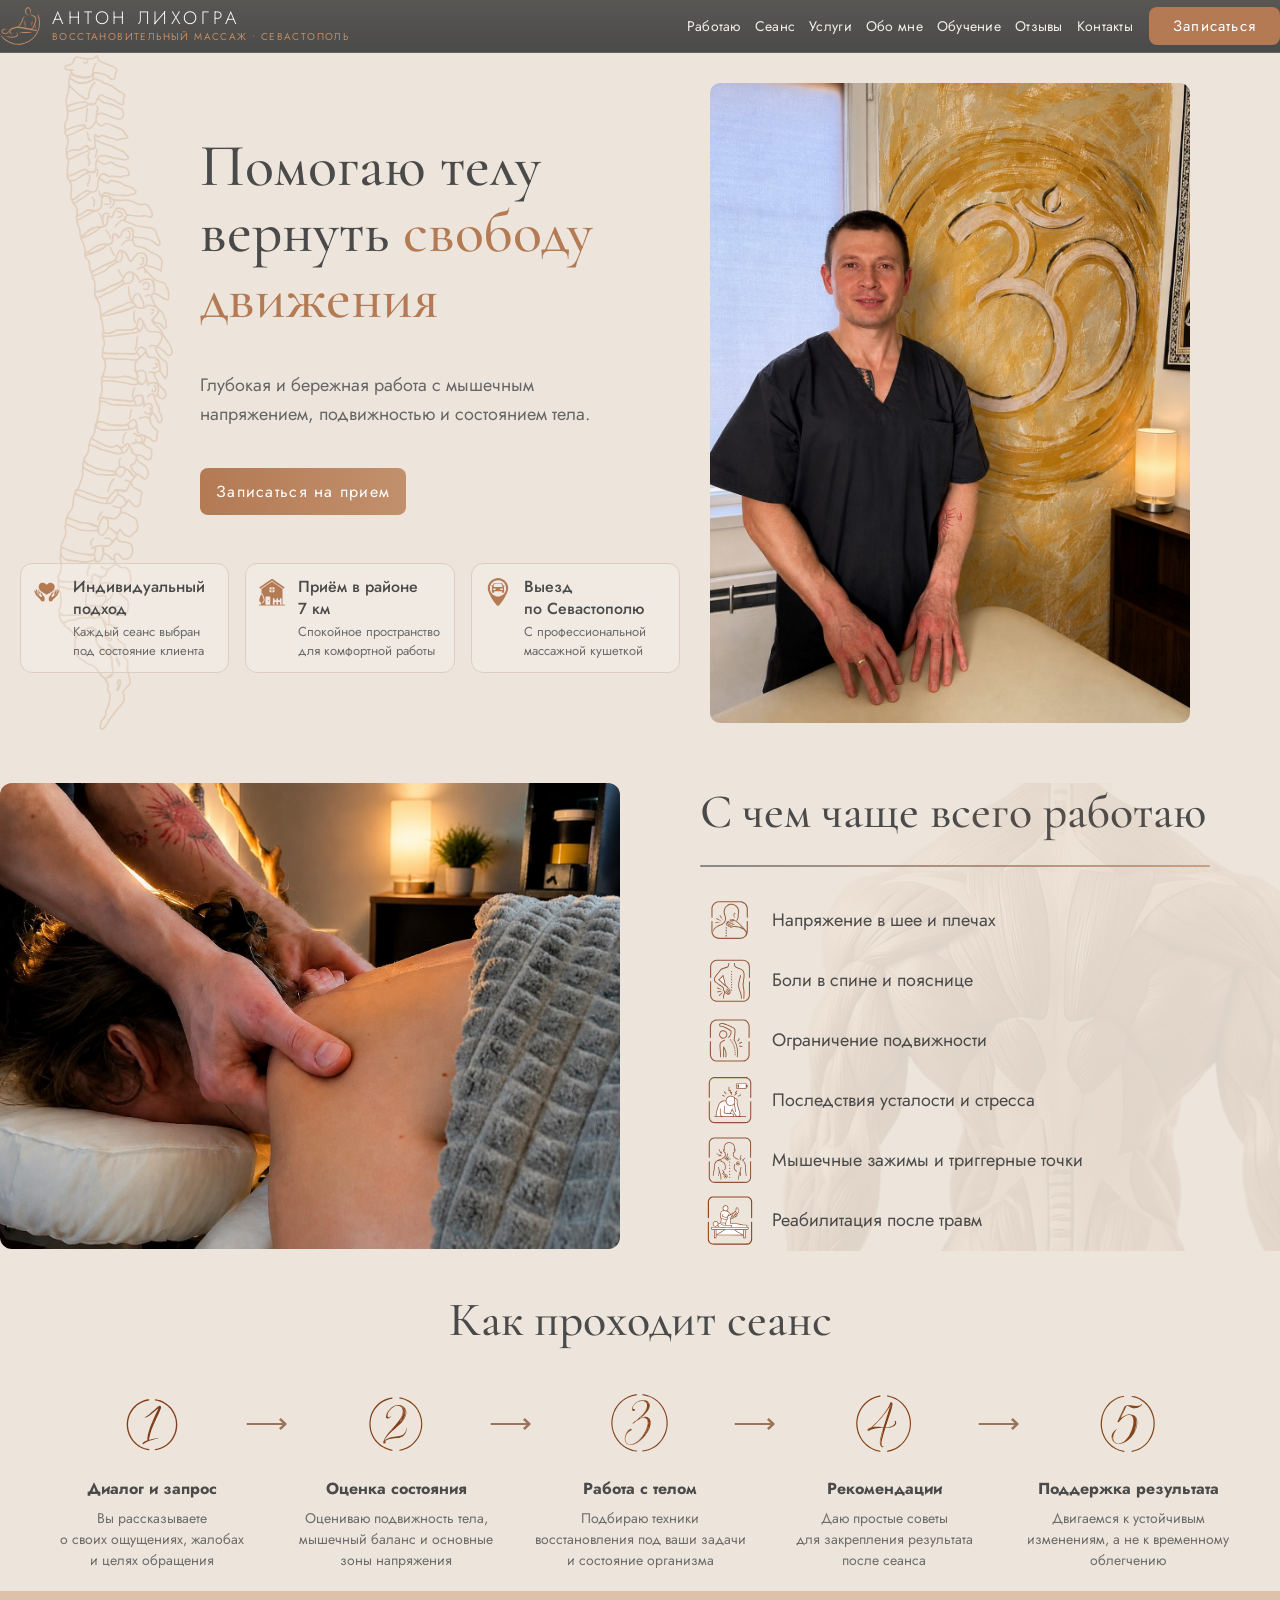
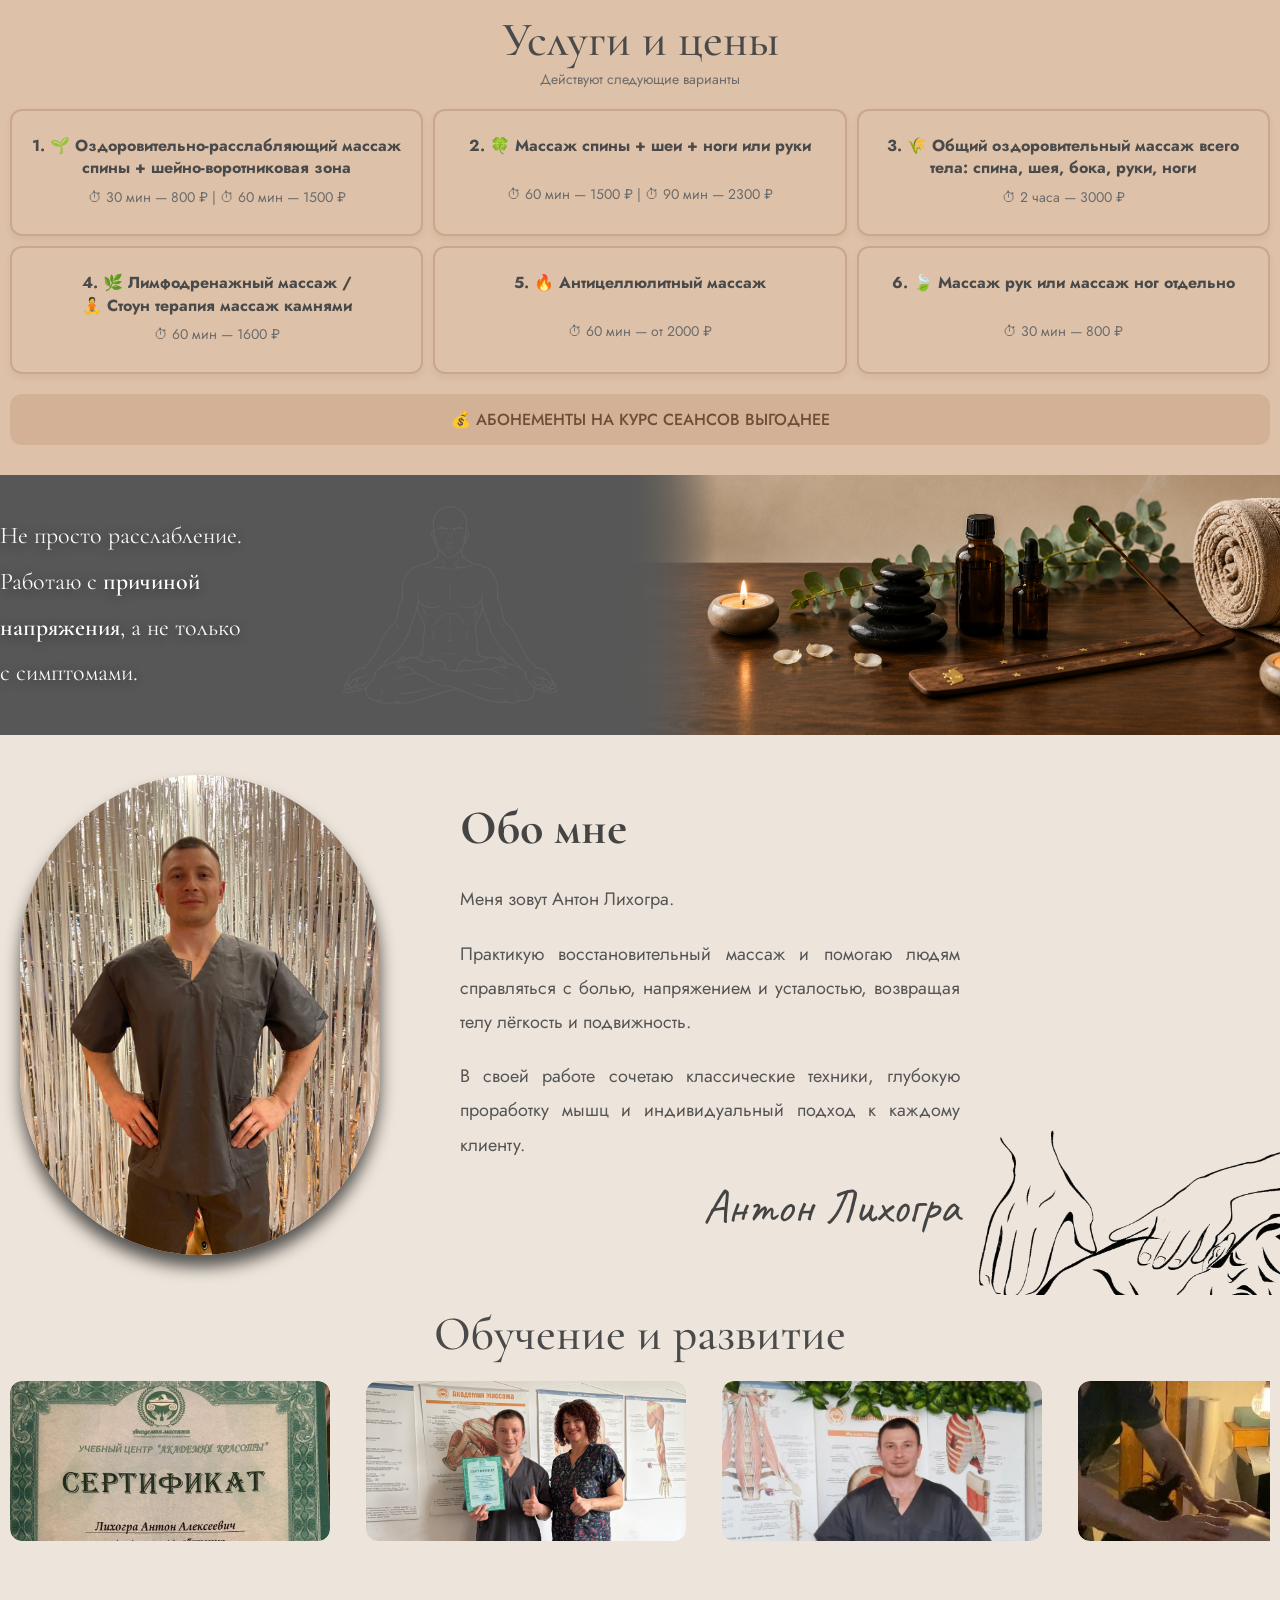
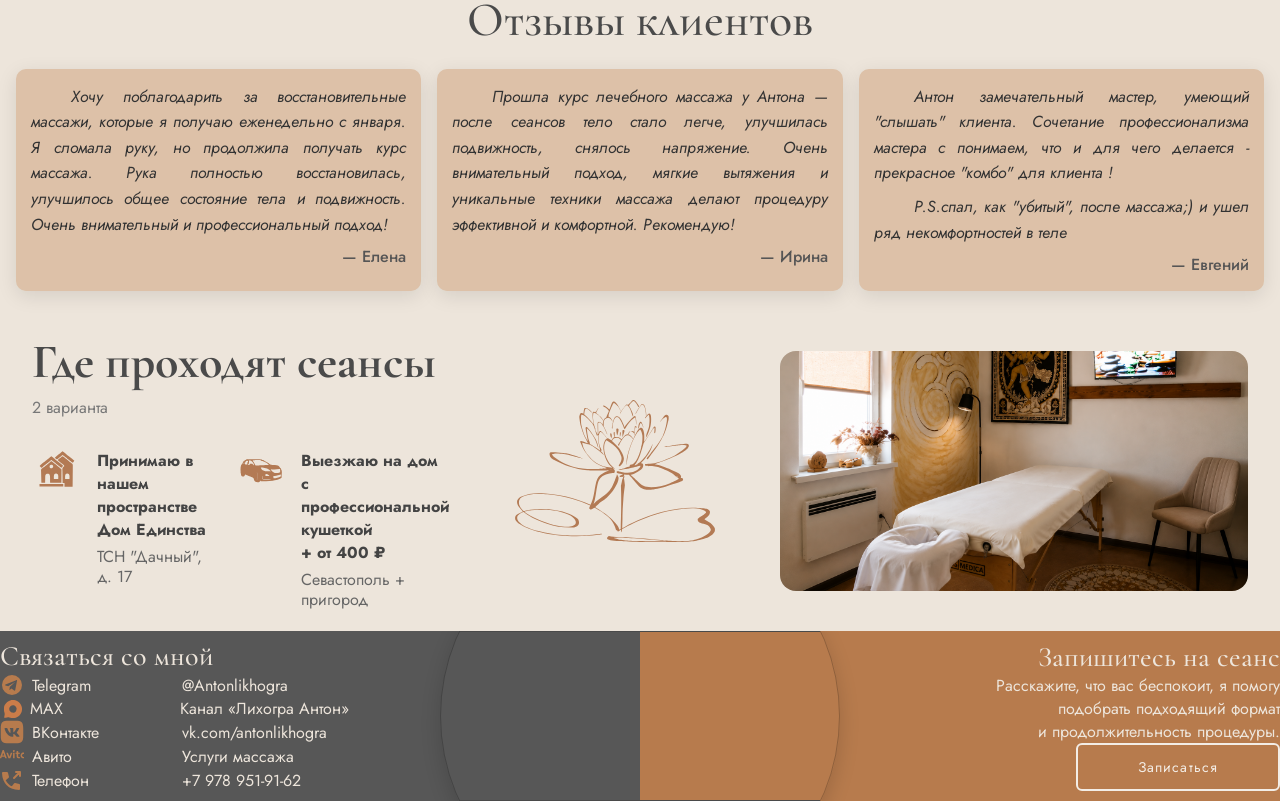
==== commit 012c3b34: "Add files via upload v2.0" ====
--- a/index.html
+++ b/index.html
@@ -46,7 +46,7 @@
             <a href="#contacts">Контакты</a>
         </nav>
 
-        <a href="#contacts" class="btn-header">
+        <a href="tel:+79789519162" class="btn-header">
             Записаться
         </a>
 
@@ -72,7 +72,7 @@
         подвижностью и состоянием тела.
       </p>
 
-      <a href="#contacts" class="btn-hero">Записаться на прием</a>
+      <a href="tel:+79789519162" class="btn-hero">Записаться на прием</a>
 
 
       <!-- Три преимущества -->
@@ -87,14 +87,14 @@
         <div class="feature">
           <img src="icons/home.svg" alt="Приём в районе 7 км" class="feature-icon">
           <div>
-            <h4>Приём в районе<br>7 км</h4>
+            <h4>Приём в районе 7&nbsp;км</h4>
             <p>Спокойное пространство для комфортной работы</p>
           </div>
         </div>
         <div class="feature">
           <img src="icons/car.svg" alt="Выезд по Севастополю" class="feature-icon">
           <div>
-            <h4>Выезд<br>по Севастополю</h4>
+            <h4>Выезд по&nbsp;Севастополю</h4>
             <p>С профессиональной массажной кушеткой</p>
           </div>
         </div>
@@ -219,7 +219,7 @@
     </div>
 
     <div class="subscription-note">
-      <span>💰 АБОНЕМЕНТЫ НА КУРС СЕАНСОВ ВЫГОДНЕЕ</span>
+      <span>💰 АБОНЕМЕНТЫ НА КУРС СЕАНСОВ&nbsp;ВЫГОДНЕЕ</span>
     </div>
   </div>
 </section>
@@ -357,14 +357,14 @@
           <div class="location-item">
             <span class="location-icon"><img src="icons/dom2.svg" alt="Дом"></span>
             <div>
-              <strong>Принимаю в нашем пространстве<br>Дом Единства</strong>
-              <p>ТСН "Дачный", д.17</p>
+              <strong>Принимаю в нашем пространстве Дом&nbsp;Единства</strong>
+              <p>ТСН "Дачный", д.&nbsp;17</p>
             </div>
           </div>
           <div class="location-item">
-            <span class="location-icon"><img src="icons/car2.svg" alt="Выезд на дом"></span>
+            <span class="location-icon"><img src="icons/car2.svg" alt="Выезд на&nbsp;дом"></span>
             <div>
-              <strong>Выезжаю на дом с профессиональной кушеткой<br> + от 400 ₽</strong>
+              <strong>Выезжаю на дом с профессиональной кушеткой +&nbsp;от&nbsp;400&nbsp;₽</strong>
               <p>Севастополь + пригород</p>
             </div>
           </div>
@@ -388,45 +388,46 @@
         <div class="contact-links">
           <div class="contact-col">
 
-          <p>
-            <img src="icons/telegram.svg" class="contact-icon" alt="Telegram">
-            <span class="text-block">
-              <span>Telegram</span>
-              <span>@antonlihogra</span>
+          <a class="contact-row" href="https://t.me/pomogayutelu" target="_blank" rel="noopener noreferrer">
+             <img src="icons/telegram.svg" class="contact-icon" alt="Telegram">
+             <span class="text-block">
+                <span>Telegram</span>
+                <span>@Antonlikhogra</span>
             </span>
-          </p>
-
-          <p>
-            <img src="icons/max.svg" class="contact-icon" alt="MAX">
-            <span class="text-block">
-              <span>MAX</span>
-              <span>Канал «Лихогра Антон»</span>
+          </a>
+
+          <a class="contact-row" href="https://max.ru/join/ImecaydOK8_ptWaYiw8SXuUKu1h47_CTH_YhKkSesig
+" target="_blank" rel="noopener noreferrer">
+             <img src="icons/max.svg" class="contact-icon" alt="MAX">
+             <span class="text-block">
+                <span>MAX</span>
+                <span>Канал «Лихогра Антон»</span>
+             </span>
+          </a>
+
+          <a class="contact-row" href="https://vk.com/antonlikhogra" target="_blank" rel="noopener noreferrer">
+             <img src="icons/vk.svg" class="contact-icon" alt="VK">
+             <span class="text-block">
+                <span>ВКонтакте</span>
+                <span>vk.com/antonlikhogra</span>
             </span>
-          </p>
-
-          <p>
-            <img src="icons/vk.svg" class="contact-icon" alt="VK">
-            <span class="text-block">
-              <span>ВКонтакте</span>
-              <span>vk.com/antonlihogra</span>
-            </span>
-          </p>
-
-          <p>
-            <img src="icons/avito.svg" alt="Avito" class="contact-icon">
-            <span class="text-block">
-              <span>Авито</span>
-              <span>Услуги массажа</span>
-            </span>
-          </p>
-
-          <p>
-            <img src="icons/phone.svg" alt="Phone" class="contact-icon">
-            <span class="text-block">
-              <span>Телефон</span>
-              <span>+7 978 951-91-62</span>
-            </span>
-          </p>
+          </a>
+
+          <a class="contact-row" href="https://www.avito.ru/sevastopol/predlozheniya_uslug/uslugi_massazhista_7906033687" target="_blank" rel="noopener noreferrer">
+             <img src="icons/avito.svg" alt="Avito" class="contact-icon">
+             <span class="text-block">
+                <span>Авито</span>
+                <span>Услуги массажа</span>
+             </span>
+          </a>
+
+          <a class="contact-row" href="tel:+79789519162">
+             <img src="icons/phone.svg" alt="Phone" class="contact-icon">
+             <span class="text-block">
+                <span>Телефон</span>
+                <span>+7 978 951-91-62</span>
+             </span>
+          </a>
         </div>
       </div>
     </div>
@@ -441,7 +442,7 @@
                     подобрать подходящий формат<br>
                     и продолжительность процедуры.
                 </p>
-                <a href="#contacts" class="btn-hero">
+                <a href="tel:+79789519162" class="btn-hero">
                     Записаться
                 </a>
     </div>
--- a/css/style.css
+++ b/css/style.css
@@ -44,20 +44,15 @@
 
 
 .header{
-
-background:linear-gradient(
-180deg,
-#595754 0%,
-#4A4A4A 100%
-);
-
-border-bottom:1px solid rgba(255,255,255,.08);
-position:sticky;
-top:0;
-z-index:1000;
-}
-
-
+   background:linear-gradient(
+   180deg,
+   #595754 0%,
+   #4A4A4A 100%);
+   border-bottom:1px solid rgba(255,255,255,.08);
+   position:sticky;
+   top:0;
+   z-index:1000;
+}
 
 .nav{
     min-width: 0;
@@ -431,8 +426,6 @@
   background: url('../images/muscules.png') no-repeat center top;
   background-size: contain;
   opacity: 0.08; /* прозрачность */
-  brightness(1.1)
-  blur(1px)
   pointer-events: none; /* чтобы не мешал клику по списку */
   z-index: 0;
 }
@@ -794,7 +787,7 @@
     top: 50%;
     right: -50px; /* привязка к правому краю контейнера */
     /*transform: translateY(-50%);*/
-    width: 380px;
+    width: 360px;
     height: 100%;
     background: url('../images/massage.png') no-repeat center;
     background-size: contain;
@@ -806,7 +799,7 @@
 
 @keyframes breathing{
     0%{
-        opacity:.12;
+        opacity:.1;
         transform:translateY(-50%);
     }
     50%{
@@ -814,7 +807,7 @@
         transform:translateY(calc(-50% - 15px));
     }
     100%{
-        opacity:.12;
+        opacity:.1;
         transform:translateY(-50%);
     }
 }
@@ -1153,12 +1146,31 @@
   width: 24px;
   height: 24px;
 }
+
+img.contact-icon[alt="MAX"]{
+  width: 18px;
+  height: 18px;
+  margin-left: 4px;
+}
 .contact-icon svg {
     width: 20px;   /* одинаковая ширина */
     height: 20px;  /* одинаковая высота */
     fill: #F3EDE6; /* цвет текста */
     flex-shrink: 0; /* чтобы не сжимались */
     margin-right: 6px; /* небольшой отступ справа от иконки */
+}
+
+.contact-row{
+  display:flex;
+  width:100%;
+  align-items:center;
+  gap:8px;
+  text-decoration:none;
+  color:inherit;
+}
+
+.contact-row:hover{
+  opacity:.88;
 }
 
 .contact-right .btn-hero {
@@ -1612,7 +1624,7 @@
         width: 100%;
         max-width: 100%;
         height: auto;
-        min-height: 110px;
+        min-height: unset;
         padding: 12px 10px;
         gap: 8px;
     }
@@ -1723,7 +1735,7 @@
     .feature {
         width: 100%;
         max-width: 100%;
-        min-height: 96px;
+        min-height: unset;
         height: auto;
         padding: 12px 12px;
         gap: 10px;
@@ -1783,7 +1795,7 @@
     }
 
     .feature {
-        min-height: 90px;
+        min-height: unset;
         padding: 10px 10px;
     }
 
@@ -1858,7 +1870,7 @@
     height: auto;
     background-position: center top;
     background-size: contain;
-    opacity: 0.07;
+    opacity: 0.08;
     }
 }
 
@@ -1933,7 +1945,7 @@
         bottom: 0;
         width: 360px;
         height: auto;
-        opacity: 0.05;
+        opacity: 0.08;
         background-size: contain;
         background-position: center top;
     }
@@ -2002,7 +2014,7 @@
         left:0;
         right: 50%;
         transform: translateX(50%);
-        opacity: 0.07;
+        opacity: 0.08;
     }
 }
 
@@ -2071,7 +2083,7 @@
         top: 60px;
         right: 50%;
         transform: translateX(40%);
-        opacity: 0.07;
+        opacity: 0.08;
     }
 }
 
@@ -2398,10 +2410,17 @@
     font-size: 14px;
     line-height: 1.35;
   }
-  .subscription-note:hover {
-    transform: none;
-    font-size: 14px;
-  }
+  .service-card:active {
+  transform: translateY(-6px) scale(1.02);
+  box-shadow: 0 8px 16px rgba(0,0,0,0.1);
+}
+
+.subscription-note:active {
+  transform: scale(1.05);
+  box-shadow:
+    0 0 12px rgba(255,255,255,0.9),
+    0 0 25px rgba(225,240,255,0.8);
+}
   .services-prices .services-grid > * {
     min-width: 0;
   }
@@ -2625,16 +2644,16 @@
     .about-signature{
         font-size: 42px;
         text-align: right;
-    margin-top: 6px;
-    padding-right: 8px;
+        margin-top: 6px;
+        padding-right: 8px;
     }
     .about-container::after{
-        top: 38%;
+        top: 48%;
         right: 10px;
-        width: 280px;
-        height: 280px;
+        width: 240px;
+        height: 240px;
         background-size: contain;
-        opacity: .1;
+        opacity: .03;
      }
 }
 
@@ -2689,12 +2708,12 @@
     padding-right: 8px;
     }
     .about-container::after{
-        top: 68%;
+        top: 74%;
         right: 10px;
-        width: 240px;
-        height: 240px;
+        width: 200px;
+        height: 200px;
         background-size: contain;
-        opacity: .1;
+        opacity: .03;
      }
 }
 /* =======================
@@ -2732,11 +2751,11 @@
     }
 
     .about-container::after{
-        top: 68%;
+        top: 74%;
         right: 10px;
         width: 180px;
         height: 180px;
-        opacity: .1;
+        opacity: .03;
     }
 }
   /* =======================
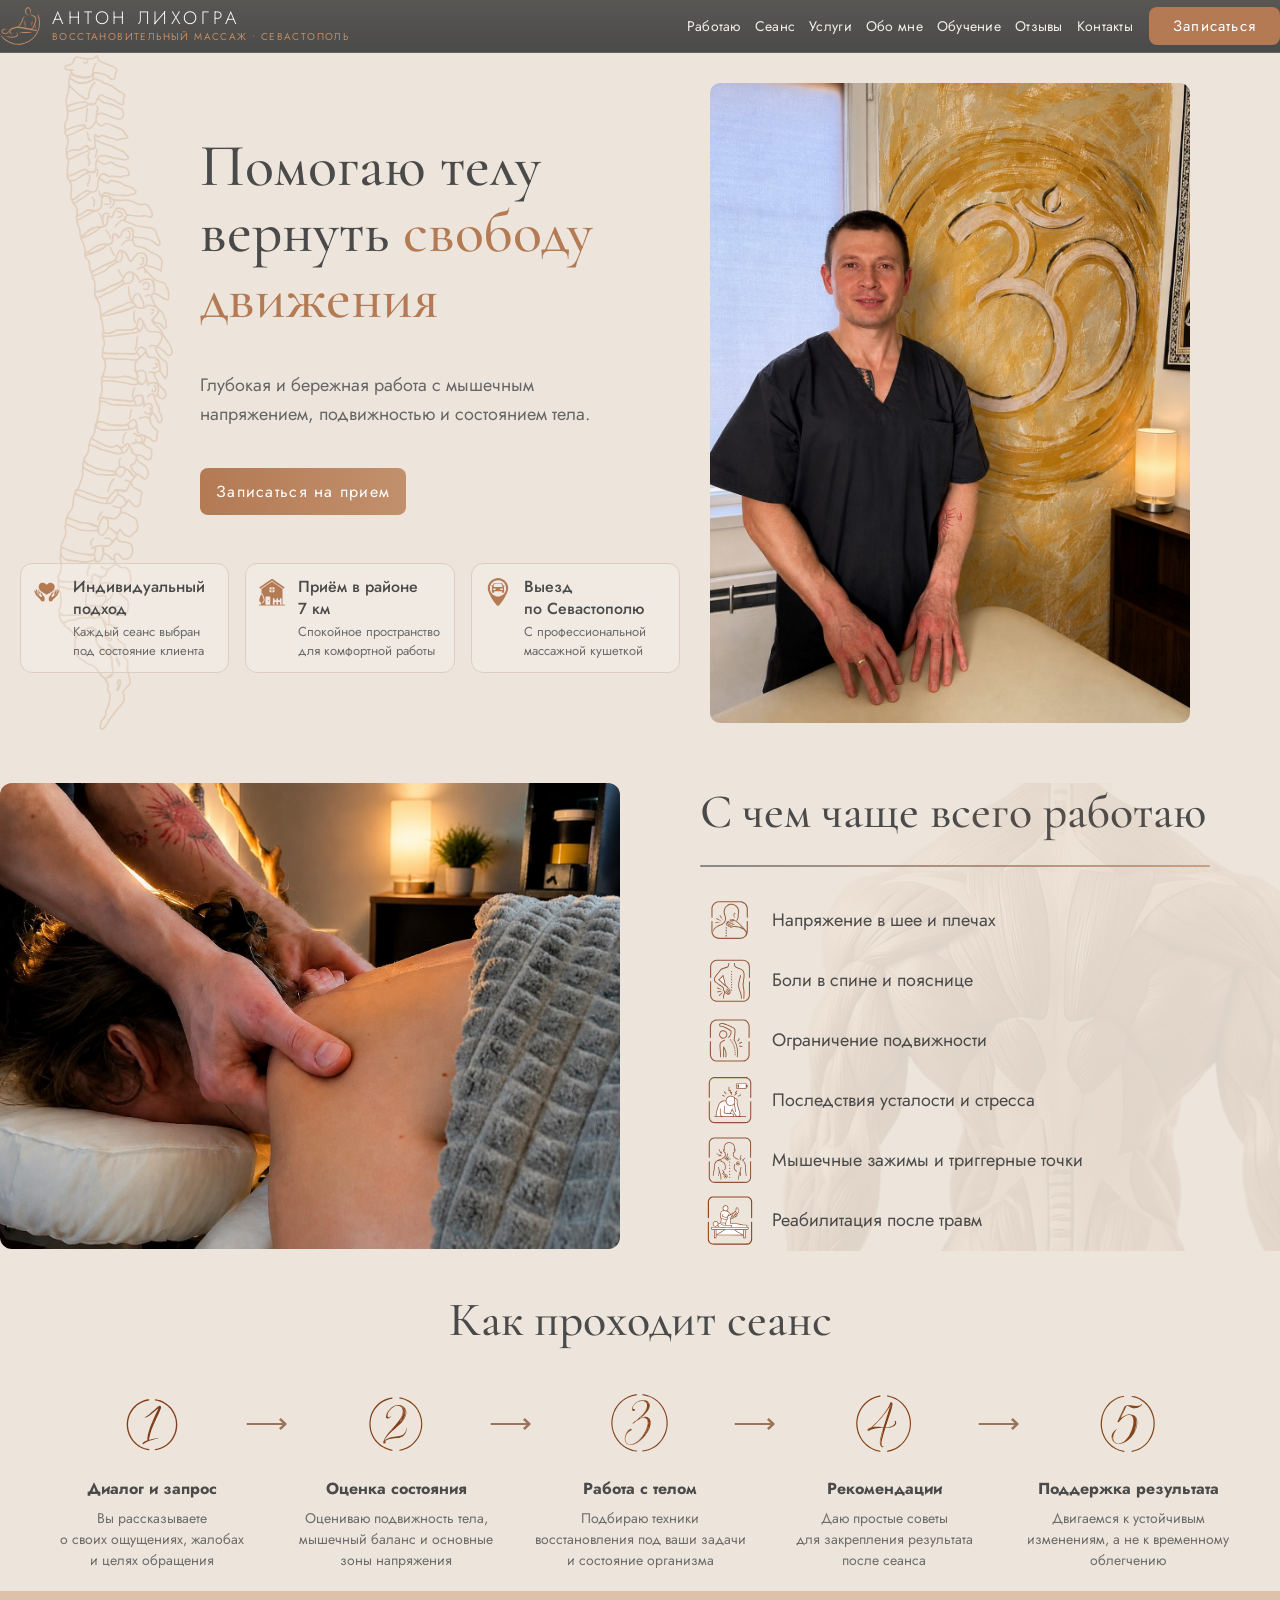
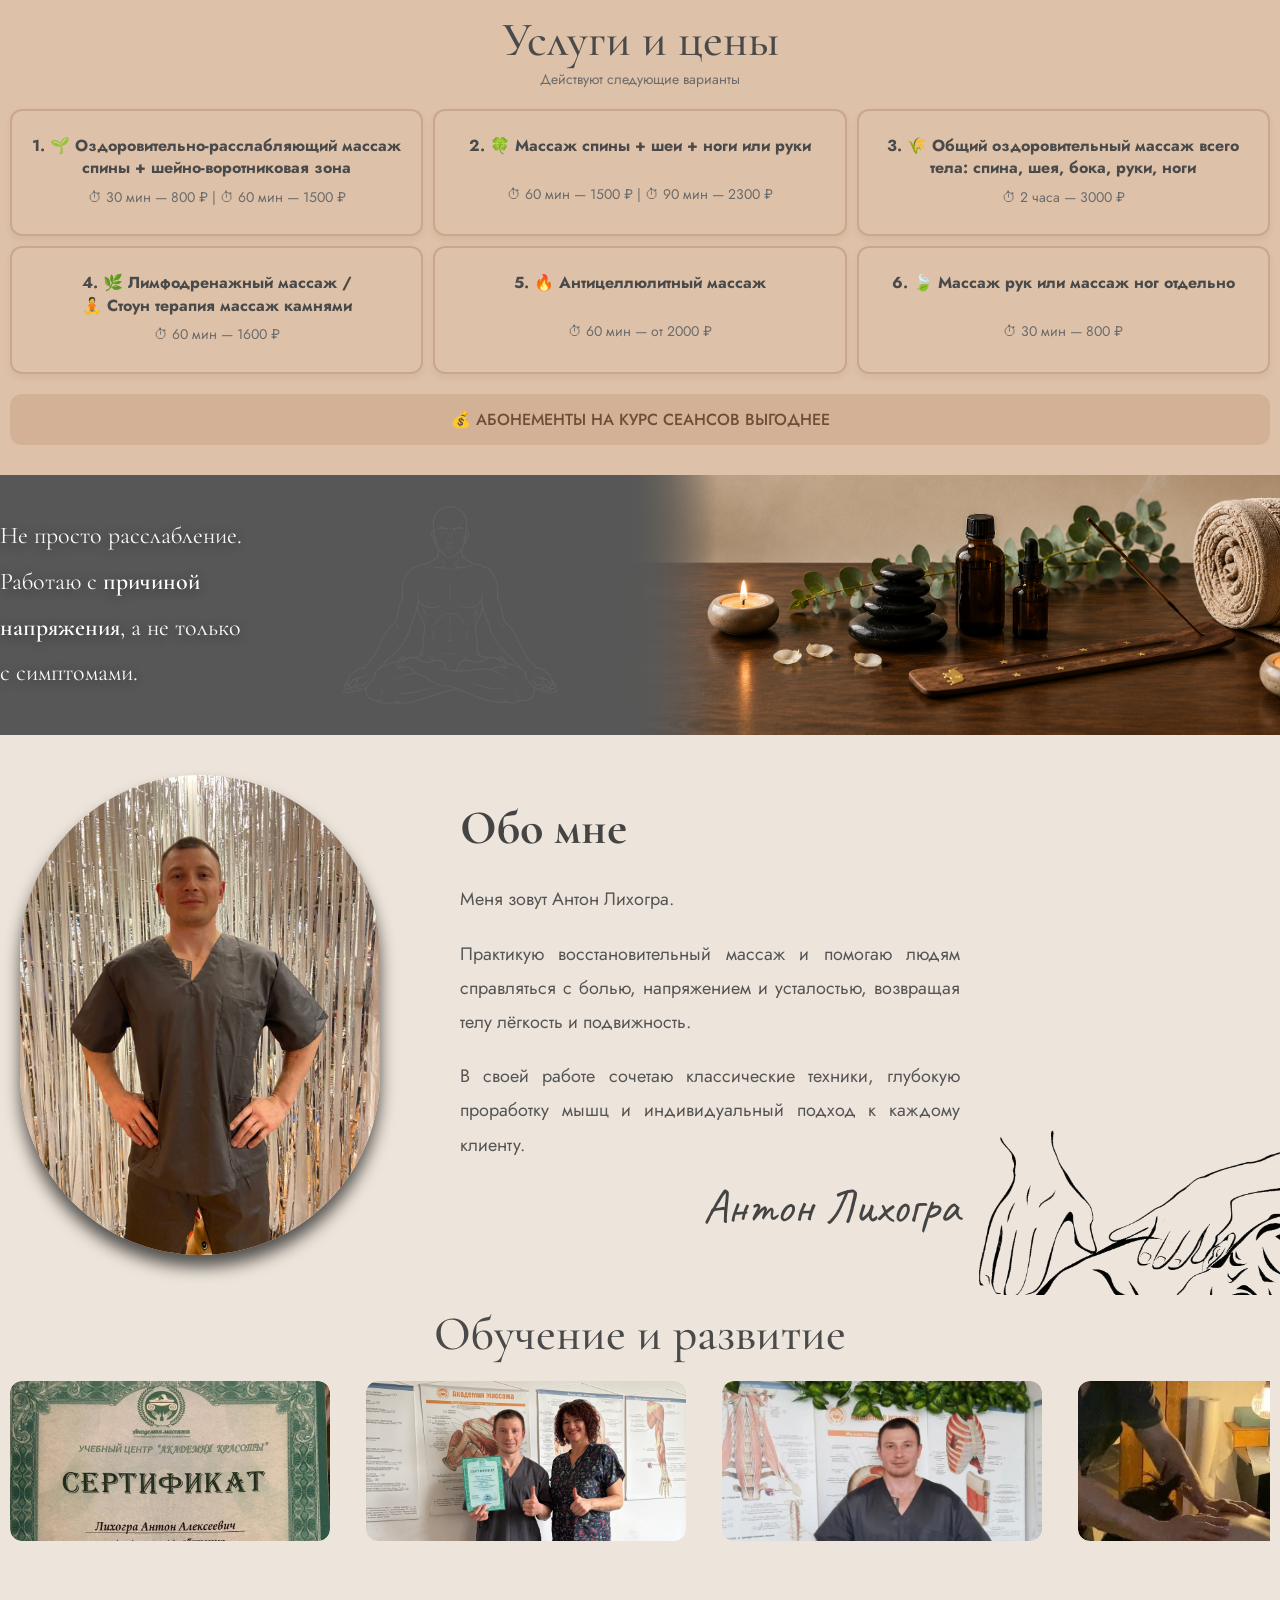
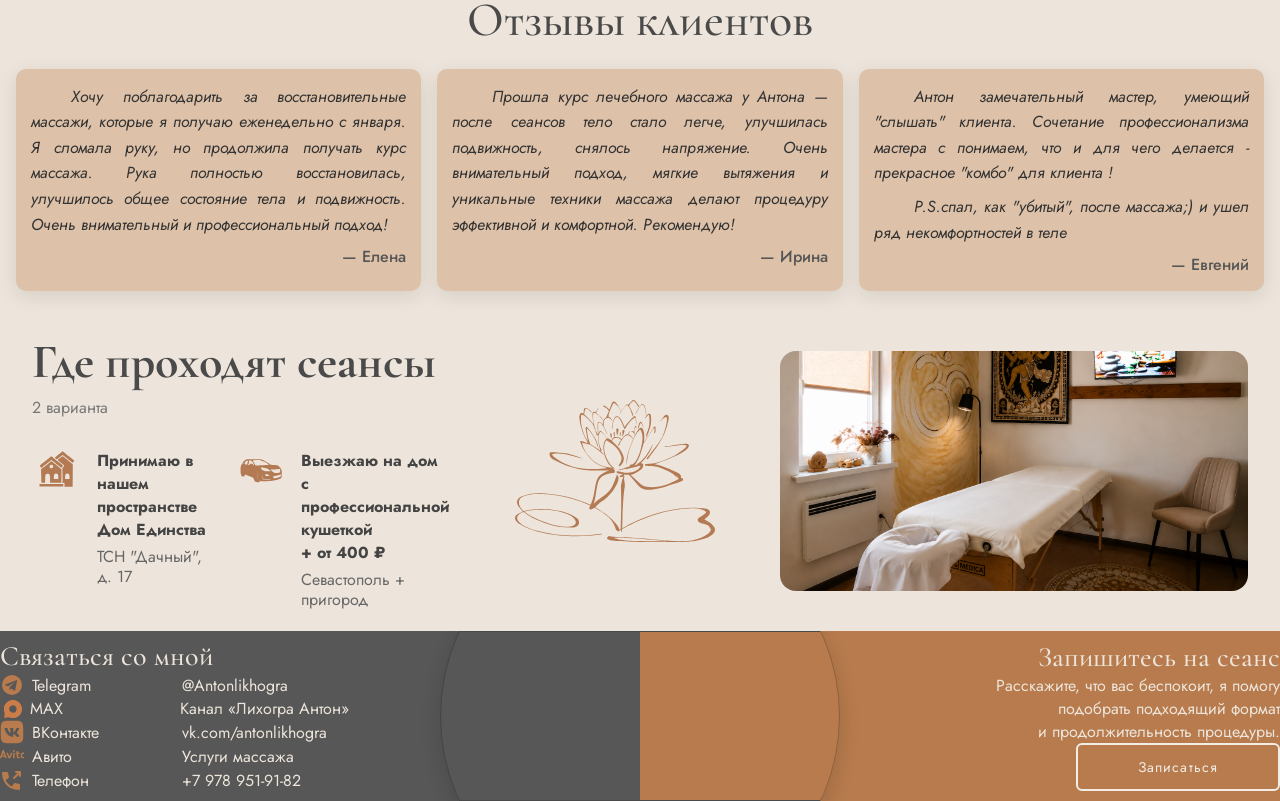
==== commit 6d18ebfe: "Add files via upload tel" ====
--- a/index.html
+++ b/index.html
@@ -46,7 +46,7 @@
             <a href="#contacts">Контакты</a>
         </nav>
 
-        <a href="tel:+79789519162" class="btn-header">
+        <a href="tel:+79789519182" class="btn-header">
             Записаться
         </a>
 
@@ -72,7 +72,7 @@
         подвижностью и состоянием тела.
       </p>
 
-      <a href="tel:+79789519162" class="btn-hero">Записаться на прием</a>
+      <a href="tel:+79789519182" class="btn-hero">Записаться на прием</a>
 
 
       <!-- Три преимущества -->
@@ -421,11 +421,11 @@
              </span>
           </a>
 
-          <a class="contact-row" href="tel:+79789519162">
+          <a class="contact-row" href="tel:+79789519182">
              <img src="icons/phone.svg" alt="Phone" class="contact-icon">
              <span class="text-block">
                 <span>Телефон</span>
-                <span>+7 978 951-91-62</span>
+                <span>+7 978 951-91-82</span>
              </span>
           </a>
         </div>
@@ -442,7 +442,7 @@
                     подобрать подходящий формат<br>
                     и продолжительность процедуры.
                 </p>
-                <a href="tel:+79789519162" class="btn-hero">
+                <a href="tel:+79789519182" class="btn-hero">
                     Записаться
                 </a>
     </div>
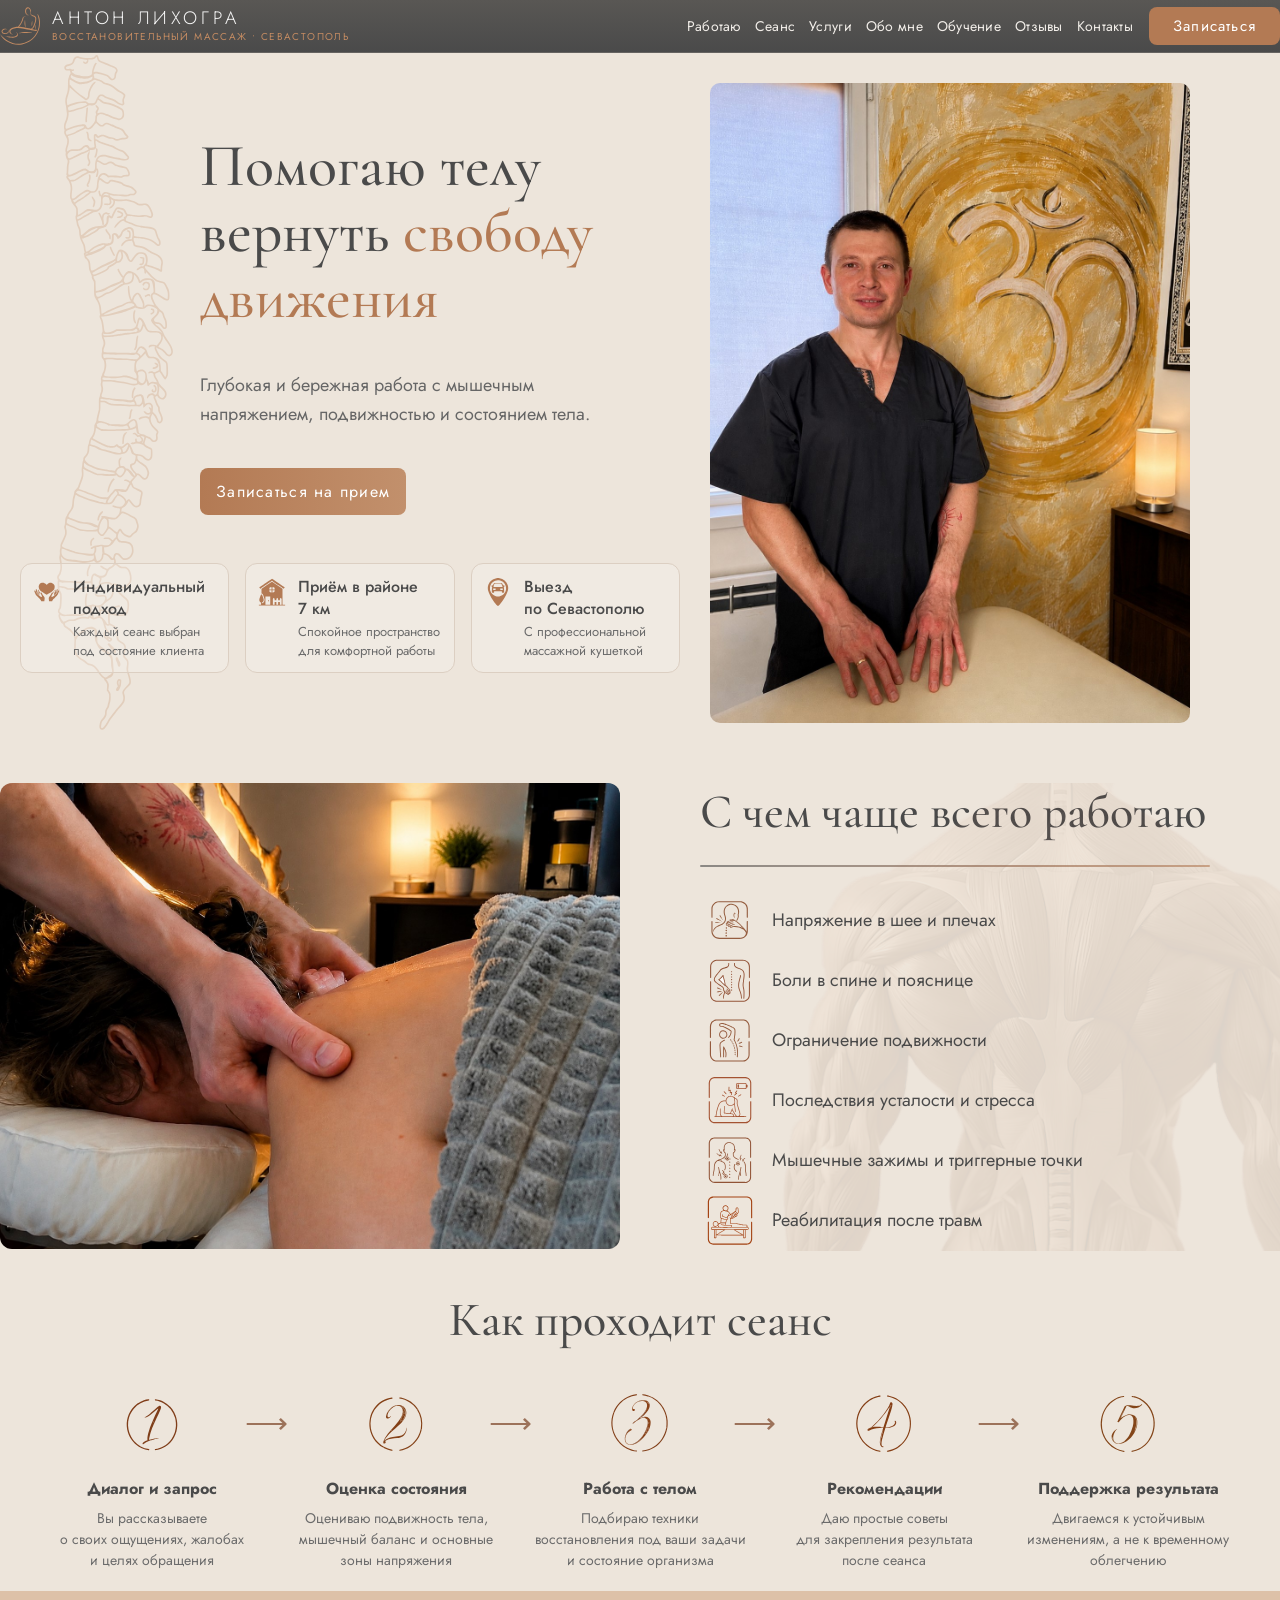
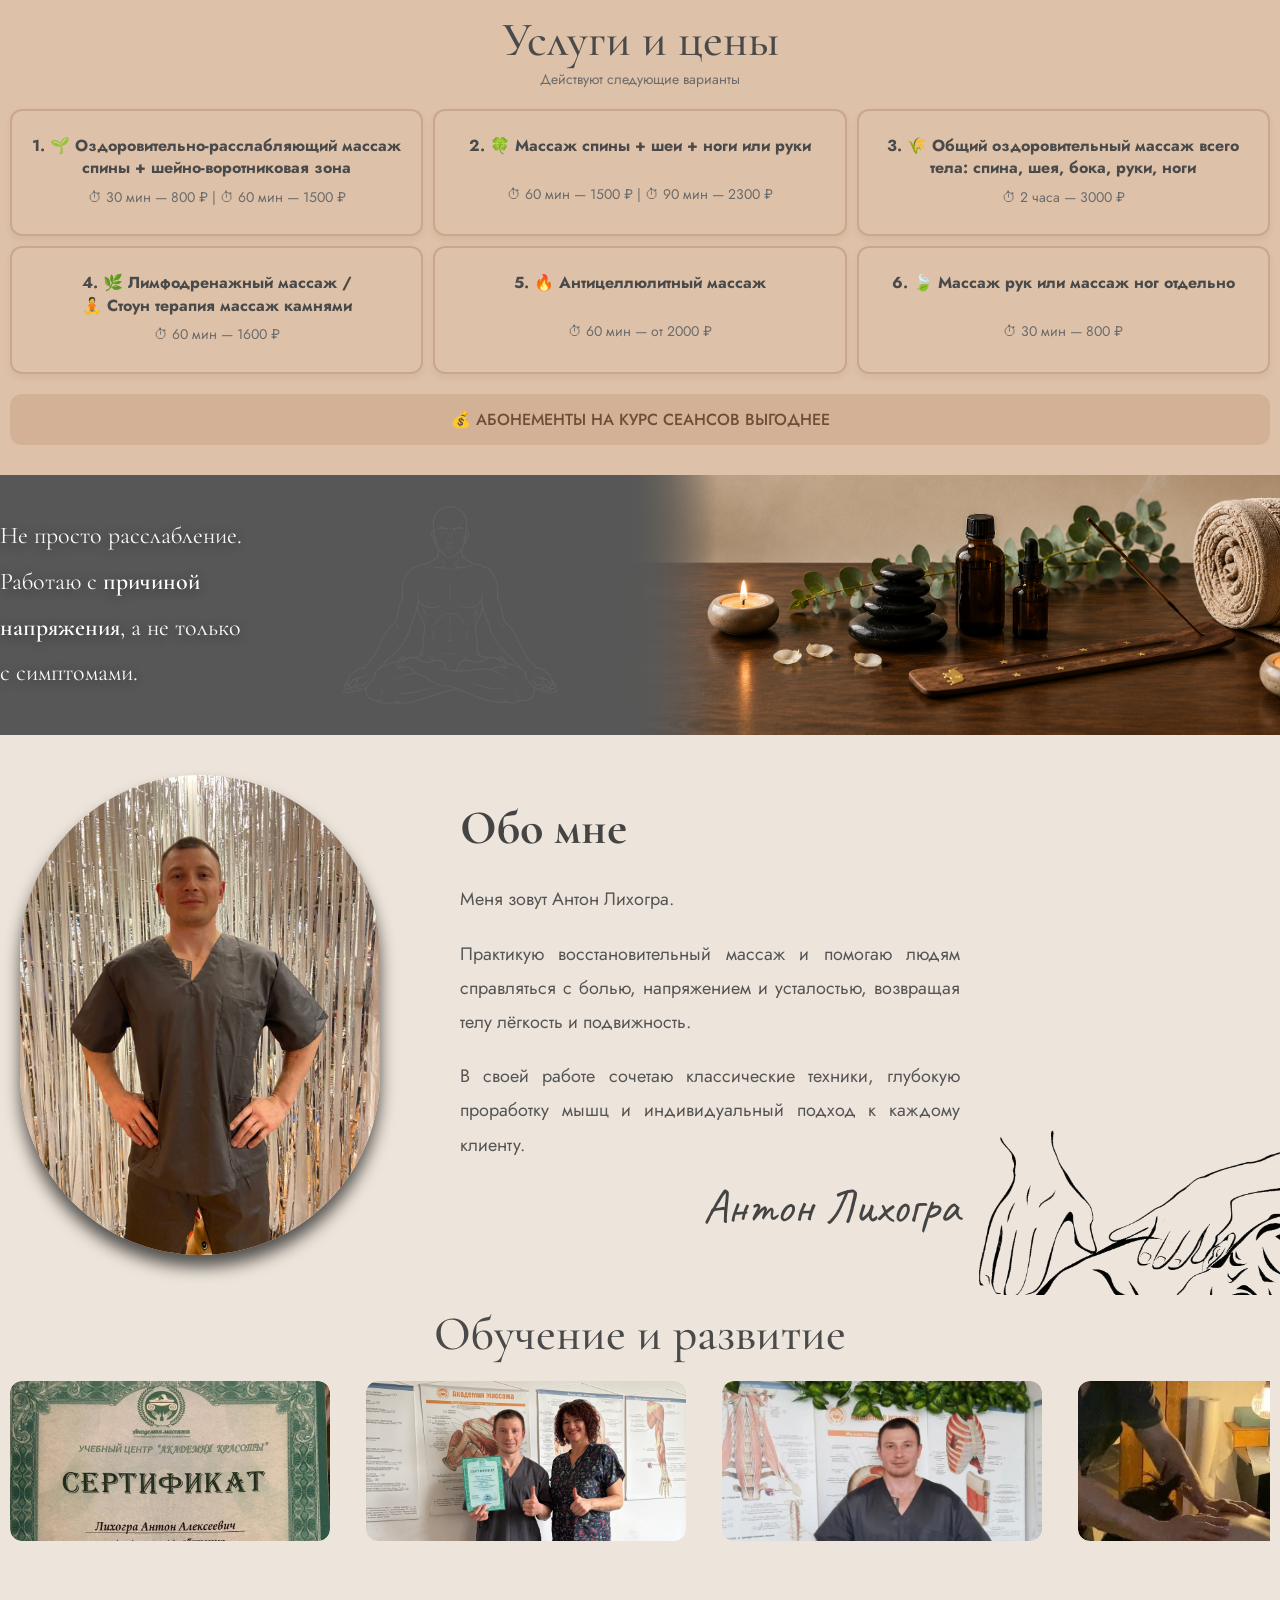
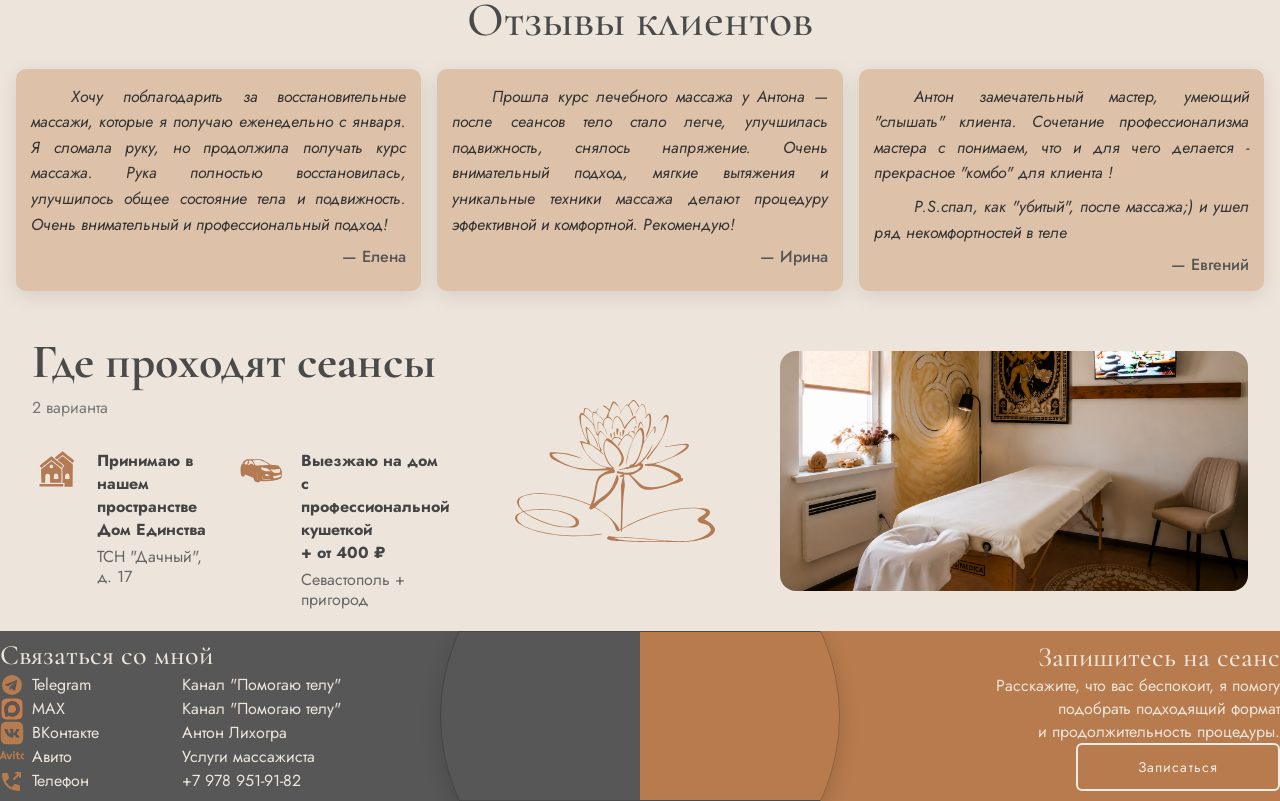
==== commit 390def62: "Add files via upload v2.1" ====
--- a/index.html
+++ b/index.html
@@ -392,7 +392,7 @@
              <img src="icons/telegram.svg" class="contact-icon" alt="Telegram">
              <span class="text-block">
                 <span>Telegram</span>
-                <span>@Antonlikhogra</span>
+                <span>Канал "Помогаю телу"</span>
             </span>
           </a>
 
@@ -401,7 +401,7 @@
              <img src="icons/max.svg" class="contact-icon" alt="MAX">
              <span class="text-block">
                 <span>MAX</span>
-                <span>Канал «Лихогра Антон»</span>
+                <span>Канал "Помогаю телу"</span>
              </span>
           </a>
 
@@ -409,7 +409,7 @@
              <img src="icons/vk.svg" class="contact-icon" alt="VK">
              <span class="text-block">
                 <span>ВКонтакте</span>
-                <span>vk.com/antonlikhogra</span>
+                <span>Антон Лихогра</span>
             </span>
           </a>
 
@@ -417,7 +417,7 @@
              <img src="icons/avito.svg" alt="Avito" class="contact-icon">
              <span class="text-block">
                 <span>Авито</span>
-                <span>Услуги массажа</span>
+                <span>Услуги массажиста</span>
              </span>
           </a>
 
--- a/css/style.css
+++ b/css/style.css
@@ -1147,11 +1147,7 @@
   height: 24px;
 }
 
-img.contact-icon[alt="MAX"]{
-  width: 18px;
-  height: 18px;
-  margin-left: 4px;
-}
+
 .contact-icon svg {
     width: 20px;   /* одинаковая ширина */
     height: 20px;  /* одинаковая высота */
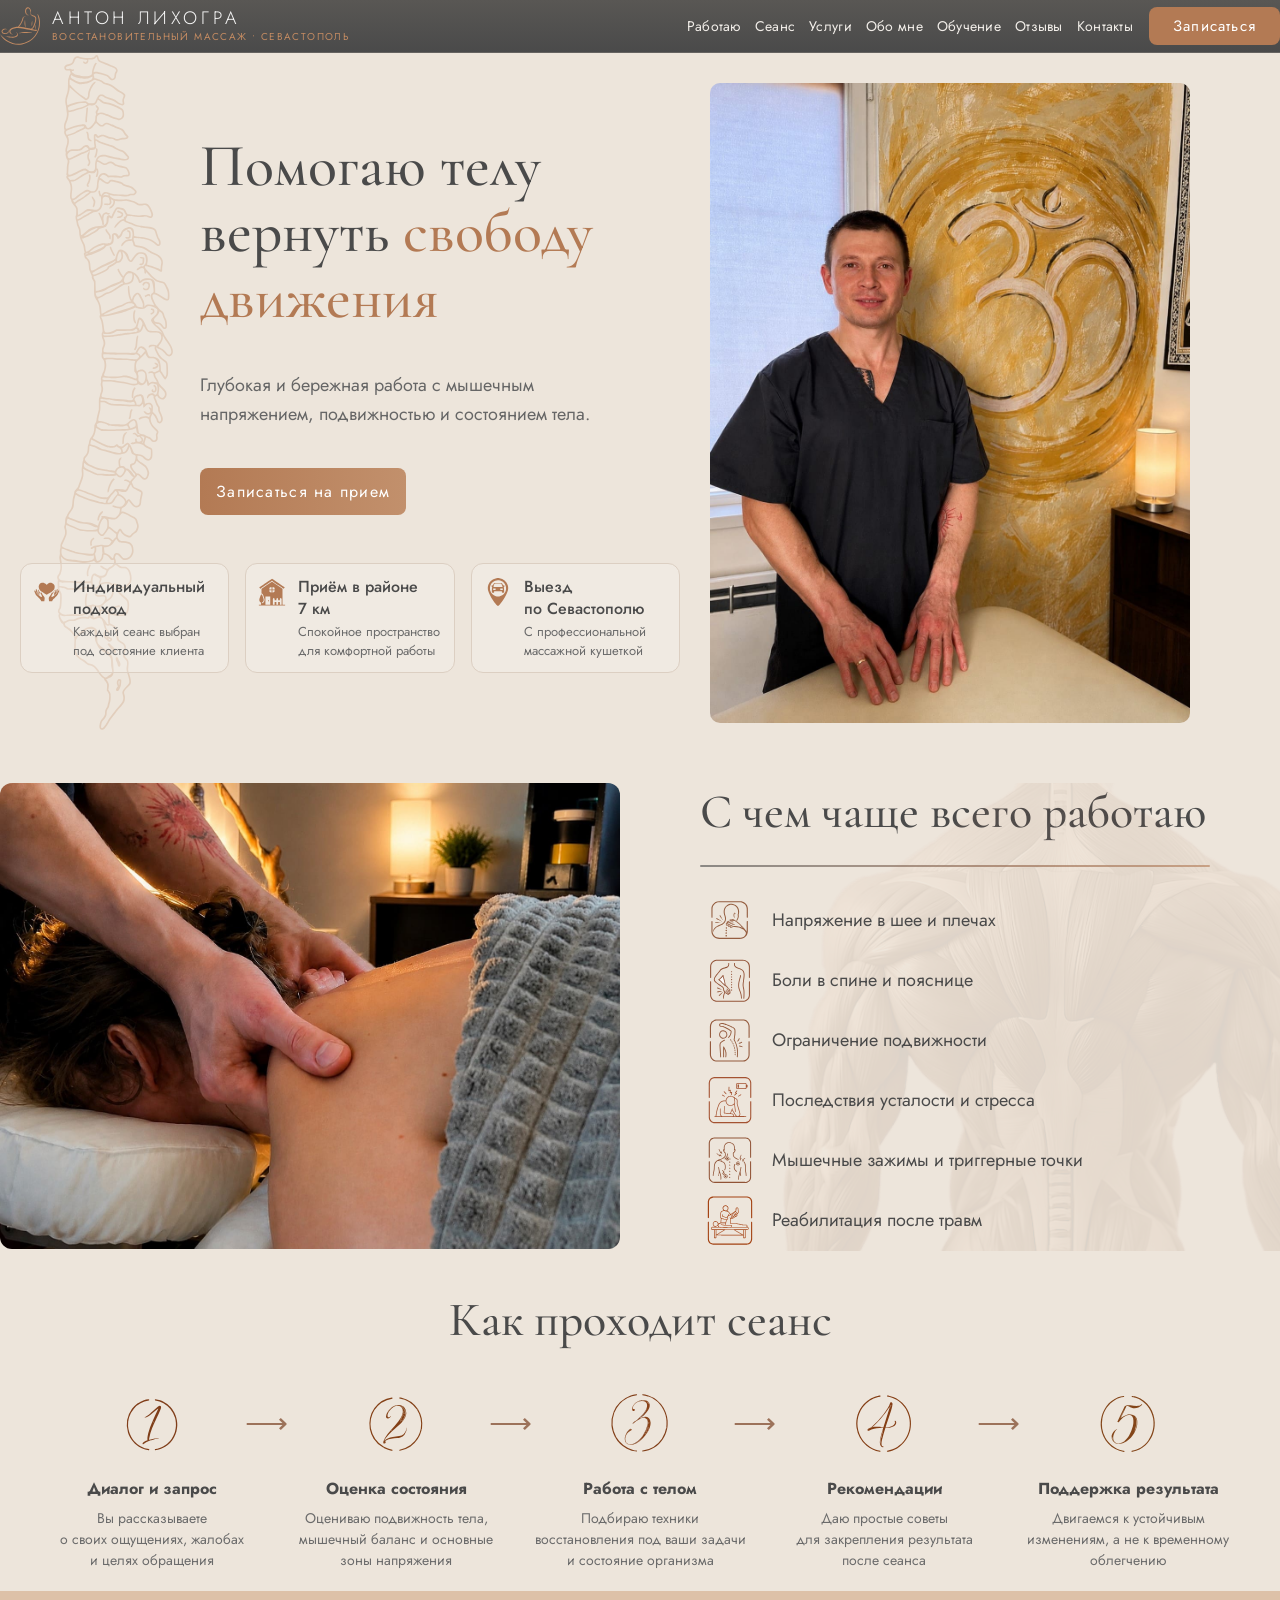
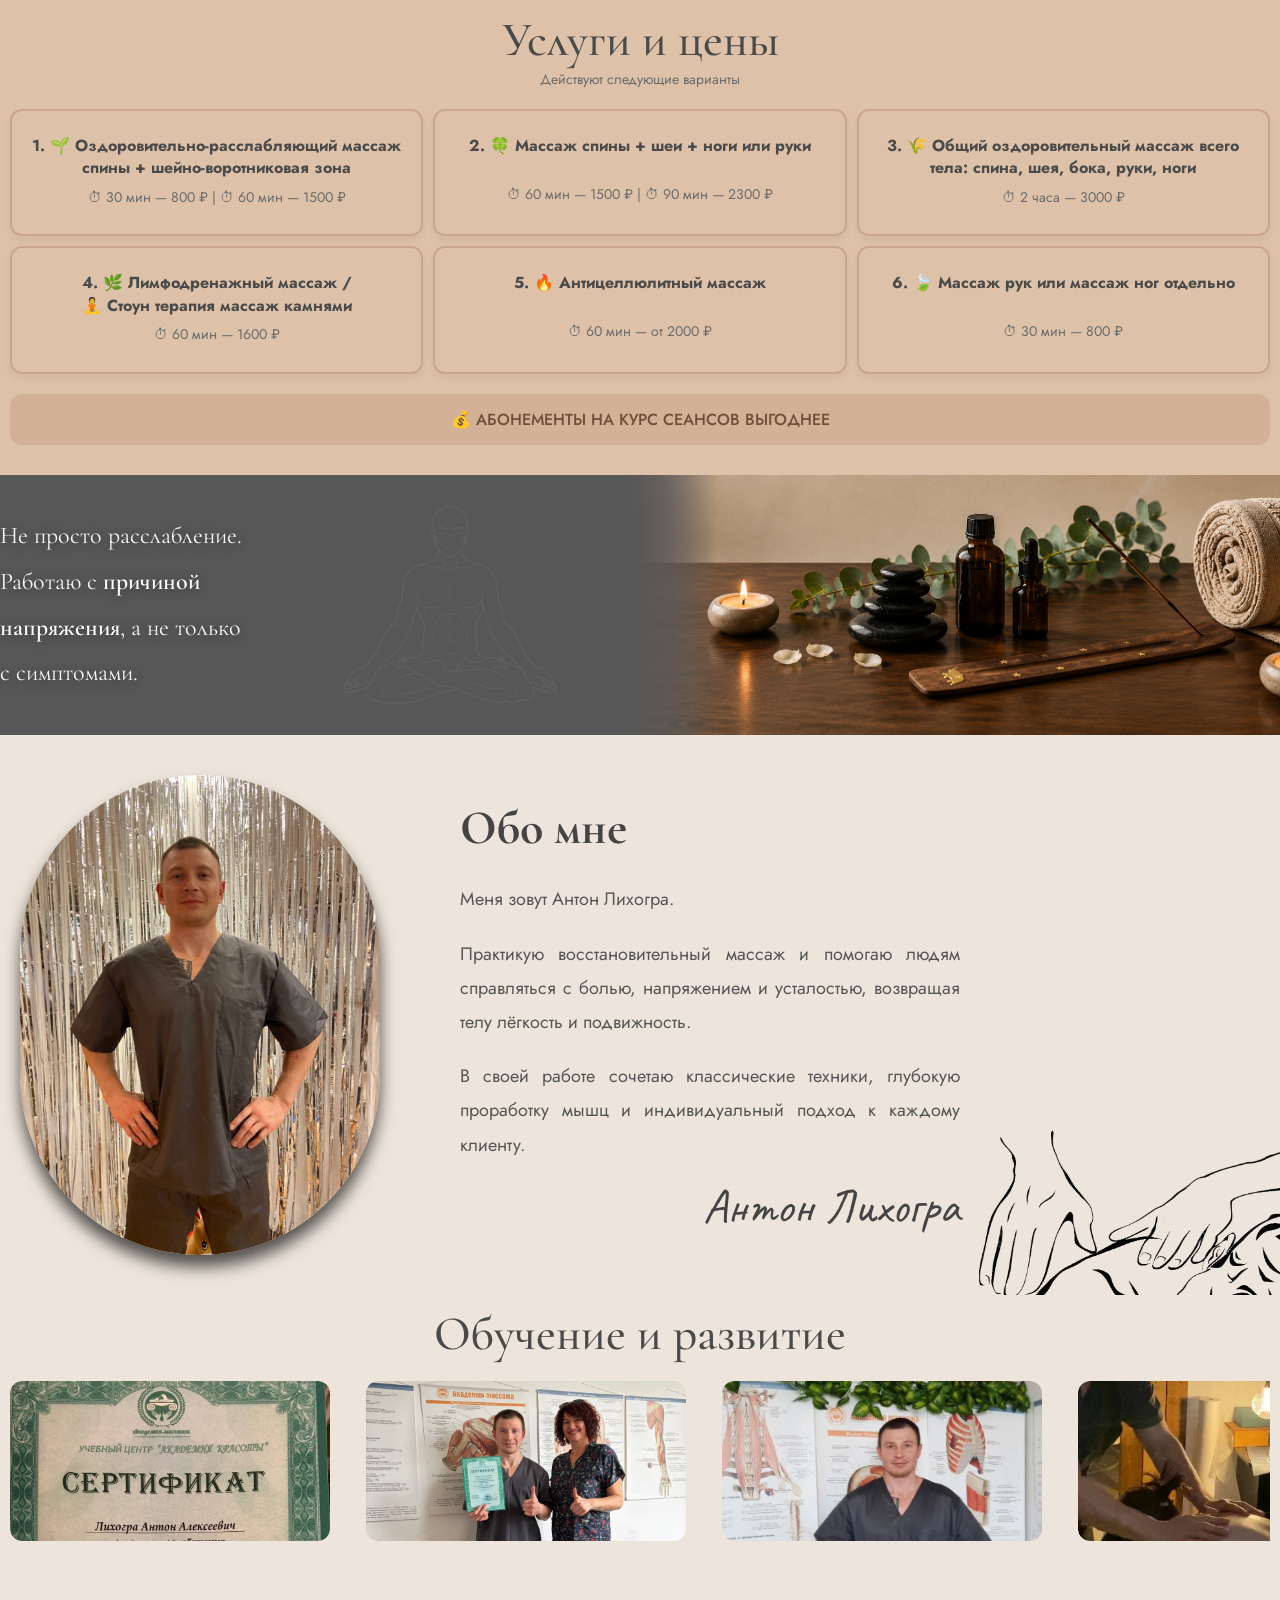
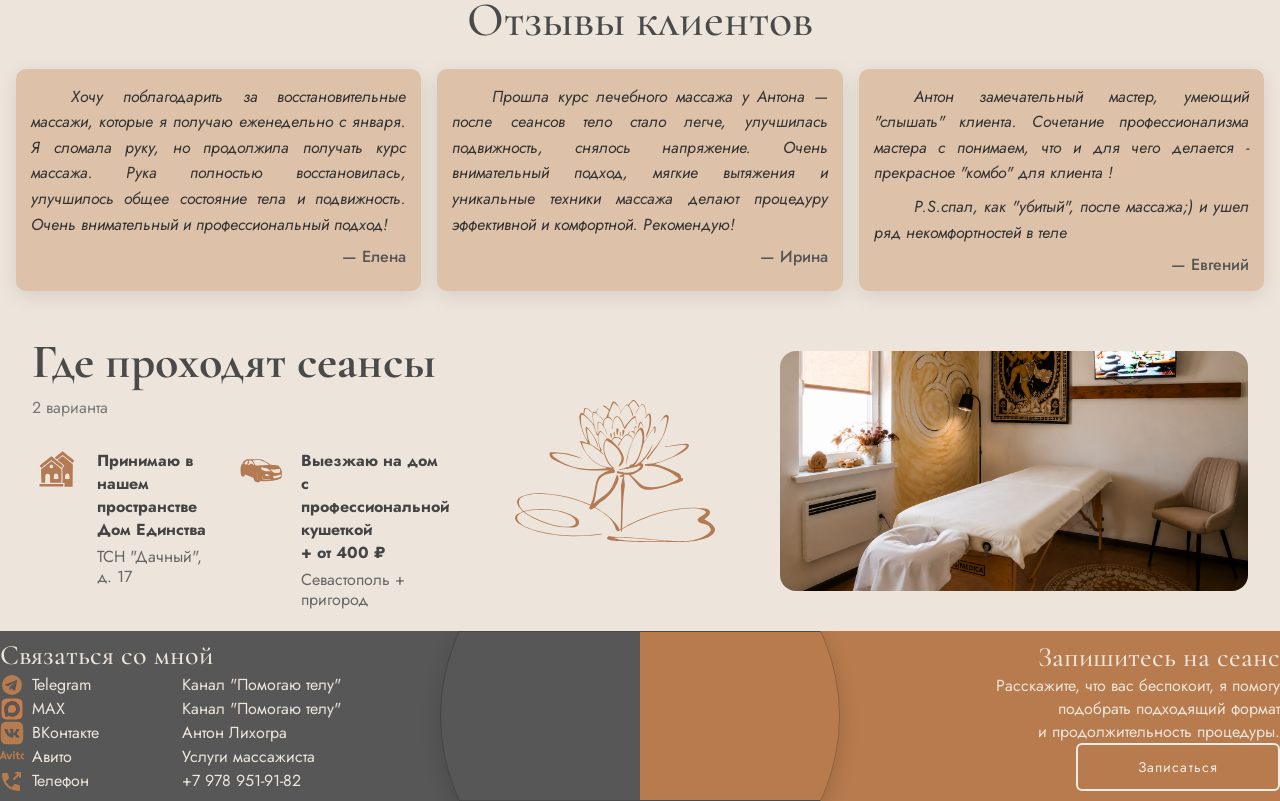
==== commit c878fa12: "Add files via upload v3.0" ====
--- a/index.html
+++ b/index.html
@@ -36,7 +36,7 @@
 
         </div>
 
-        <nav>
+        <nav class="header-nav" id="headerNav">
             <a href="#work">Работаю</a>
             <a href="#session">Сеанс</a>
             <a href="#services">Услуги</a>
@@ -50,7 +50,13 @@
             Записаться
         </a>
 
-    </div>
+        <button class="burger-btn" type="button" aria-label="Открыть меню" aria-expanded="false" aria-controls="headerNav">
+            <span></span>
+            <span></span>
+            <span></span>
+        </button>
+
+        </div>
 
 </header>
 
@@ -374,7 +380,7 @@
           <img src="icons/lotos.svg" alt="Лотос">
       </div>
       <div class="location-photo">
-        <img src="images/cabinet.png" alt="Кабинет массажа">
+        <img src="images/cabinet.webp" alt="Кабинет массажа">
       </div>
     </div>
   </section>
@@ -474,7 +480,27 @@
 
 </section>
 
-
+<script>
+document.addEventListener('DOMContentLoaded', function () {
+    const navWrap = document.querySelector('.nav');
+    const burgerBtn = document.querySelector('.burger-btn');
+    const headerNav = document.getElementById('headerNav');
+
+    if (!navWrap || !burgerBtn || !headerNav) return;
+
+    burgerBtn.addEventListener('click', function () {
+        const isOpen = navWrap.classList.toggle('menu-open');
+        burgerBtn.setAttribute('aria-expanded', isOpen ? 'true' : 'false');
+    });
+
+    headerNav.querySelectorAll('a').forEach(function(link) {
+        link.addEventListener('click', function () {
+            navWrap.classList.remove('menu-open');
+            burgerBtn.setAttribute('aria-expanded', 'false');
+        });
+    });
+});
+</script>
 
 
 
--- a/css/style.css
+++ b/css/style.css
@@ -145,7 +145,9 @@
   background: #C38B62; /* легкая подсветка, чуть светлее исходного цвета - это темнее #8E5F44*/
 }
 
-
+.burger-btn{
+    display:none;
+}
 
 
 /* =======================
@@ -711,7 +713,7 @@
         rgba(87,87,87,0.50) 8%,
         rgba(87,87,87,0.25) 10%,
         rgba(87,87,87,0) 12%),
-        url("../images/spa.png");
+        url("../images/spa.webp");
     background-size: cover;
     background-position: left center;
 } 
@@ -1040,6 +1042,7 @@
     width:480px;
     height:280px;
     padding:20px 0;
+    overflow: hidden;
 }
 
 .location-photo img{
@@ -1047,6 +1050,7 @@
     height:100%;
     object-fit:cover;
     border-radius:16px;
+    display: block;
 }
 
 .location-lotus {
@@ -1145,6 +1149,8 @@
 .contact-icon {
   width: 24px;
   height: 24px;
+  object-fit:contain;
+  justify-self:center;
 }
 
 
@@ -1157,7 +1163,9 @@
 }
 
 .contact-row{
-  display:flex;
+  display:grid;
+  grid-template-columns: 24px 1fr;
+  column-gap: 10px;
   width:100%;
   align-items:center;
   gap:8px;
@@ -1277,7 +1285,7 @@
 @media (max-width: 768px) {
     .nav {
         grid-template-columns: minmax(0, 1fr) auto;
-    grid-template-areas:
+        grid-template-areas:
         "brand button"
         "menu menu";
     row-gap: 10px;
@@ -1330,37 +1338,48 @@
 @media (max-width: 425px) {
     .nav {
         display: grid;
-        grid-template-columns: minmax(0, 1fr) auto;
-        grid-template-areas: "brand button";
+        grid-template-columns: minmax(0, 1fr) auto auto;
+        grid-template-areas: "brand button burger";
         align-items: center;
         column-gap: 10px;
         padding: 8px 12px;
         width: 100%;
         box-sizing: border-box;
     }
+
     .brand {
         grid-area: brand;
         min-width: 0;
-    }
+        gap: 8px; 
+        margin-left: 10px;
+    }
+
     .brand-title {
         font-size: 13px;
         letter-spacing: 0.08em;
     }
+
+    .brand-text{
+        min-width: 0;
+    }
+
     .brand-subtitle {
         display: block;
-    font-size: 7px;
-    letter-spacing: 0.06em;
-    line-height: 1.1;
-    margin-top: 2px;
-    max-width: 190px;
-    white-space: nowrap;
-    overflow: hidden;
-    text-overflow: ellipsis;
-    }
+        font-size: 7px;
+        letter-spacing: 0.06em;
+        line-height: 1.1;
+        margin-top: 2px;
+        max-width: 150px;
+        white-space: normal;
+        overflow: visible;
+        text-overflow: unset;
+    }
+
     .brand img {
         width: 32px;
         height: 32px;
     }
+
     .btn-header {
         grid-area: button;
         justify-self: end;
@@ -1368,9 +1387,161 @@
         padding: 7px 12px;
         font-size: 12px;
     }
-    nav {
+
+    .burger-btn{
+        grid-area: burger;
+        display: flex;
+        width: 34px;
+        height: 34px;
+        padding: 0;
+        border: 0;
+        background: transparent;
+        align-items: center;
+        justify-content: center;
+        flex-direction: column;
+        gap: 5px;
+    }
+
+    .burger-btn span{
+        display: block;
+        width: 20px;
+        height: 2px;
+        background: #F2EEE9;
+        border-radius: 2px;
+    }
+
+    .header-nav {
         display: none;
-    }
+        grid-area: menu;
+        grid-column: 1 / -1;
+        width: 100%;
+        flex-direction: column;
+        gap: 0;
+        padding-top: 10px;
+    }
+
+    .header-nav a {
+        display: block;
+        width: 100%;
+        text-align: center;
+        padding: 10px 0;
+        border-top: 1px solid rgba(255,255,255,.08);
+    }
+
+    .nav.menu-open {
+        grid-template-columns: minmax(0, 1fr) auto auto;
+        grid-template-areas:
+            "brand button burger"
+            "menu menu menu";
+    }
+
+    .nav.menu-open .header-nav {
+        display: flex;
+    }
+    .nav.menu-open .burger-btn span:nth-child(1) {
+        transform: translateY(7px) rotate(45deg);
+    }
+
+    .nav.menu-open .burger-btn span:nth-child(2) {
+        opacity: 0;
+    }
+
+    .nav.menu-open .burger-btn span:nth-child(3) {
+        transform: translateY(-7px) rotate(-45deg);
+    }
+
+    .burger-btn span {
+        transition: transform 0.25s ease, opacity 0.25s ease;
+    }
+
+
+}
+
+/* =======================
+HEADER BURGER 321–450
+======================= */
+@media (max-width: 450px) {
+
+  .nav {
+    display: grid;
+    grid-template-columns: minmax(0, 1fr) auto auto;
+    align-items: center;
+    gap: 10px;
+    padding: 8px 0;
+  }
+
+  .brand {
+    min-width: 0;
+    gap: 8px;
+  }
+
+  .brand img {
+    width: 34px;
+    height: 34px;
+  }
+
+  .brand-title {
+    font-size: 13px;
+    letter-spacing: 0.12em;
+  }
+
+  .brand-subtitle {
+    font-size: 8px;
+    letter-spacing: 0.08em;
+  }
+
+  /* кнопку оставляем */
+  .btn-header {
+    padding: 7px 12px;
+    font-size: 12px;
+    border-radius: 6px;
+  }
+
+  /* обычное меню скрываем */
+  .header-nav {
+    display: none;
+    width: 100%;
+    grid-column: 1 / -1;
+    flex-direction: column;
+    gap: 0;
+    padding: 10px 0 0;
+  }
+
+  .header-nav a {
+    display: block;
+    padding: 10px 0;
+    text-align: center;
+    font-size: 15px;
+    border-top: 1px solid rgba(255,255,255,.08);
+  }
+
+  /* бургер показываем */
+  .burger-btn {
+    display: flex;
+    width: 38px;
+    height: 38px;
+    padding: 0;
+    border: 0;
+    background: transparent;
+    align-items: center;
+    justify-content: center;
+    flex-direction: column;
+    gap: 5px;
+    cursor: pointer;
+  }
+
+  .burger-btn span {
+    display: block;
+    width: 22px;
+    height: 2px;
+    background: #F2EEE9;
+    border-radius: 2px;
+  }
+
+  /* это сработает позже, когда добавим JS */
+  .nav.menu-open .header-nav {
+    display: flex;
+  }
 }
 
 
@@ -2559,7 +2730,7 @@
              rgba(87,87,87,0.04) 35%,
             rgba(87,87,87,0) 40%
         ),
-        url("../images/spa.png");
+        url("../images/spa.webp");
     background-repeat: no-repeat, no-repeat;
     background-size: cover, cover;
     background-position: center top, center center;
@@ -2893,9 +3064,11 @@
     }
 
     .location-item {
+    display: flex;
     gap: 10px;
     width: 100%;
     align-items: flex-start;
+    min-width: 0;
 }
 
 .location-item > div {
@@ -2991,11 +3164,12 @@
         width: 100%;
     }
    .location-item {
+    display: flex;
+    min-width: 0;
     gap: 10px;
     width: 100%;
     align-items: flex-start;
 }
-
 .location-item > div {
     flex: 1;
     min-width: 0;
@@ -3007,6 +3181,10 @@
     .location-item p {
         font-size: 13px;
         line-height: 1.3;
+    }
+    .location-item strong,
+    .location-item p {
+        overflow-wrap: break-word;
     }
 }
 /* =======================
@@ -3045,6 +3223,10 @@
         font-size: 12px;
         line-height: 1.25;
     }
+    .location-item strong,
+    .location-item p {
+        overflow-wrap: break-word;
+    }
     .location-lotus img {
         max-width: 120px;
     }
@@ -3058,6 +3240,45 @@
         width: 100%;
     }
 }
+
+
+@media (min-width: 451px) and (max-width: 768px) and (max-height: 500px) {
+    .location-content {
+        display: grid;
+        grid-template-columns: 1fr;
+        gap: 18px;
+        min-height: auto;
+        align-items: start;
+    }
+
+    .location-info {
+        order: 1;
+    }
+
+    .location-lotus {
+        order: 2;
+        width: 100%;
+        height: auto;
+        justify-content: center;
+    }
+
+    .location-lotus img {
+        max-width: 150px;
+        height: auto;
+        position: static;
+    }
+
+    .location-photo {
+        order: 3;
+        width: 100%;
+        height: 220px;
+        padding: 0;
+        margin-bottom: 16px;
+    }
+}
+
+
+
 /* =======================
 CONTACT STRIP 769–1024
 ======================= */
